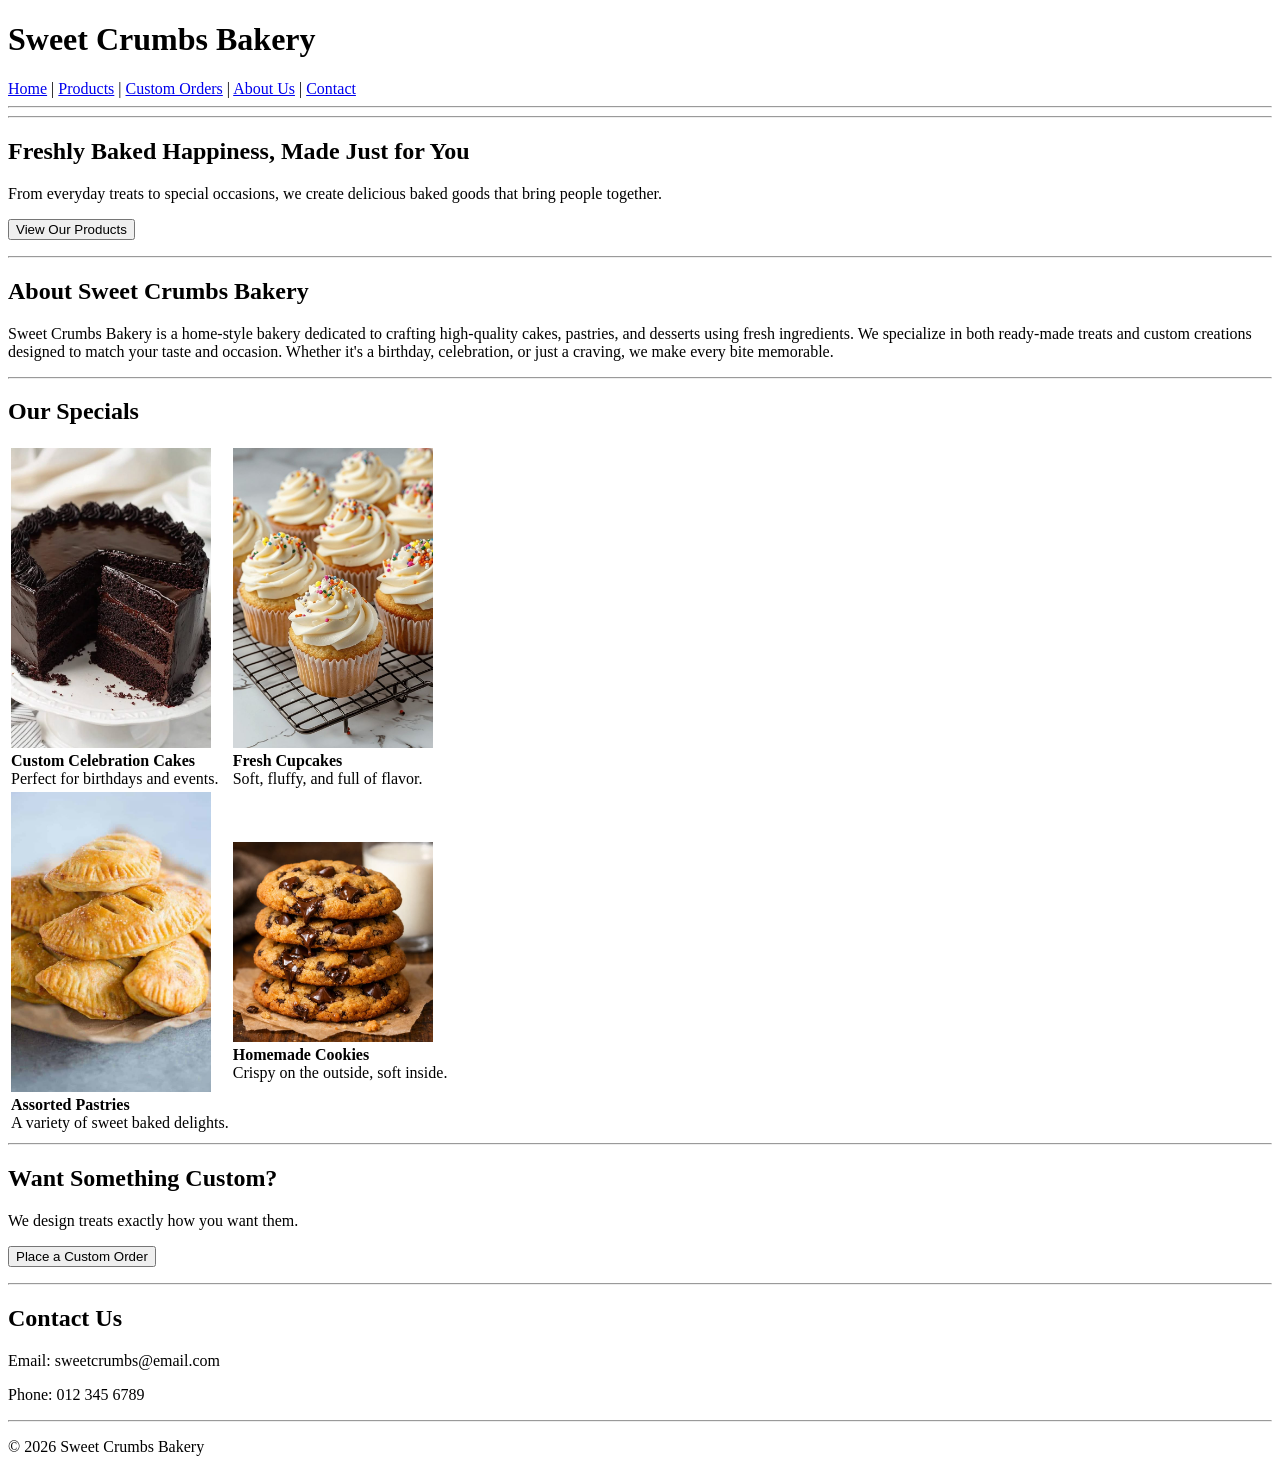
==== index.html @ 2ecde708 "update it for me" ====
<!DOCTYPE html>
<html lang="en">
<head>
    <meta charset="UTF-8">
    <meta name="viewport" content="width=device-width, initial-scale=1.0">
    <title>Sweet Crumbs Bakery</title>
</head>

<body>

<!-- HEADER -->
<header>
    <h1>Sweet Crumbs Bakery</h1>

    <nav>
        <a href="index.html">Home</a> |
        <a href="products.html">Products</a> |
        <a href="custom.html">Custom Orders</a> |
        <a href="about.html">About Us</a> |
        <a href="contact.html">Contact</a>
    </nav>
</header>

<hr>

<hr>

<!-- HERO SECTION -->
<main>
    <h2>Freshly Baked Happiness, Made Just for You</h2>
    <p>From everyday treats to special occasions, we create delicious baked goods that bring people together.</p>
    <p><a href="products.html"><button>View Our Products</button></a></p>

    <hr>

    <!-- BUSINESS SUMMARY -->
    <h2>About Sweet Crumbs Bakery</h2>
    <p>
        Sweet Crumbs Bakery is a home-style bakery dedicated to crafting high-quality cakes, pastries, 
        and desserts using fresh ingredients. We specialize in both ready-made treats and custom creations 
        designed to match your taste and occasion. Whether it's a birthday, celebration, or just a craving, 
        we make every bite memorable.
    </p>

    <hr>

    <!-- SPECIALS SECTION -->
    <h2>Our Specials</h2>

    <table>
        <tr>
            <td>
                <img src="images/cake.jpg" alt="Custom Cake" width="200"><br>
                <strong>Custom Celebration Cakes</strong><br>
                Perfect for birthdays and events.
            </td>

            <td>
                <img src="images/cupcakes.jpg" alt="Cupcakes" width="200"><br>
                <strong>Fresh Cupcakes</strong><br>
                Soft, fluffy, and full of flavor.
            </td>
        </tr>

        <tr>
            <td>
                <img src="images/pastries.jpg" alt="Pastries" width="200"><br>
                <strong>Assorted Pastries</strong><br>
                A variety of sweet baked delights.
            </td>

            <td>
                <img src="images/cookies.jpg" alt="Cookies" width="200"><br>
                <strong>Homemade Cookies</strong><br>
                Crispy on the outside, soft inside.
            </td>
        </tr>
    </table>

    <hr>

    <!-- CALL TO ACTION -->
    <h2>Want Something Custom?</h2>
    <p>We design treats exactly how you want them.</p>
    <p><a href="custom.html"><button>Place a Custom Order</button></a></p>

    <hr>

    <!-- CONTACT PREVIEW -->
    <h2>Contact Us</h2>
    <p>Email: sweetcrumbs@email.com</p>
    <p>Phone: 012 345 6789</p>

</main>

<hr>

<!-- FOOTER -->
<footer>
    <p>&copy; 2026 Sweet Crumbs Bakery</p>
</footer>

</body>
</html>
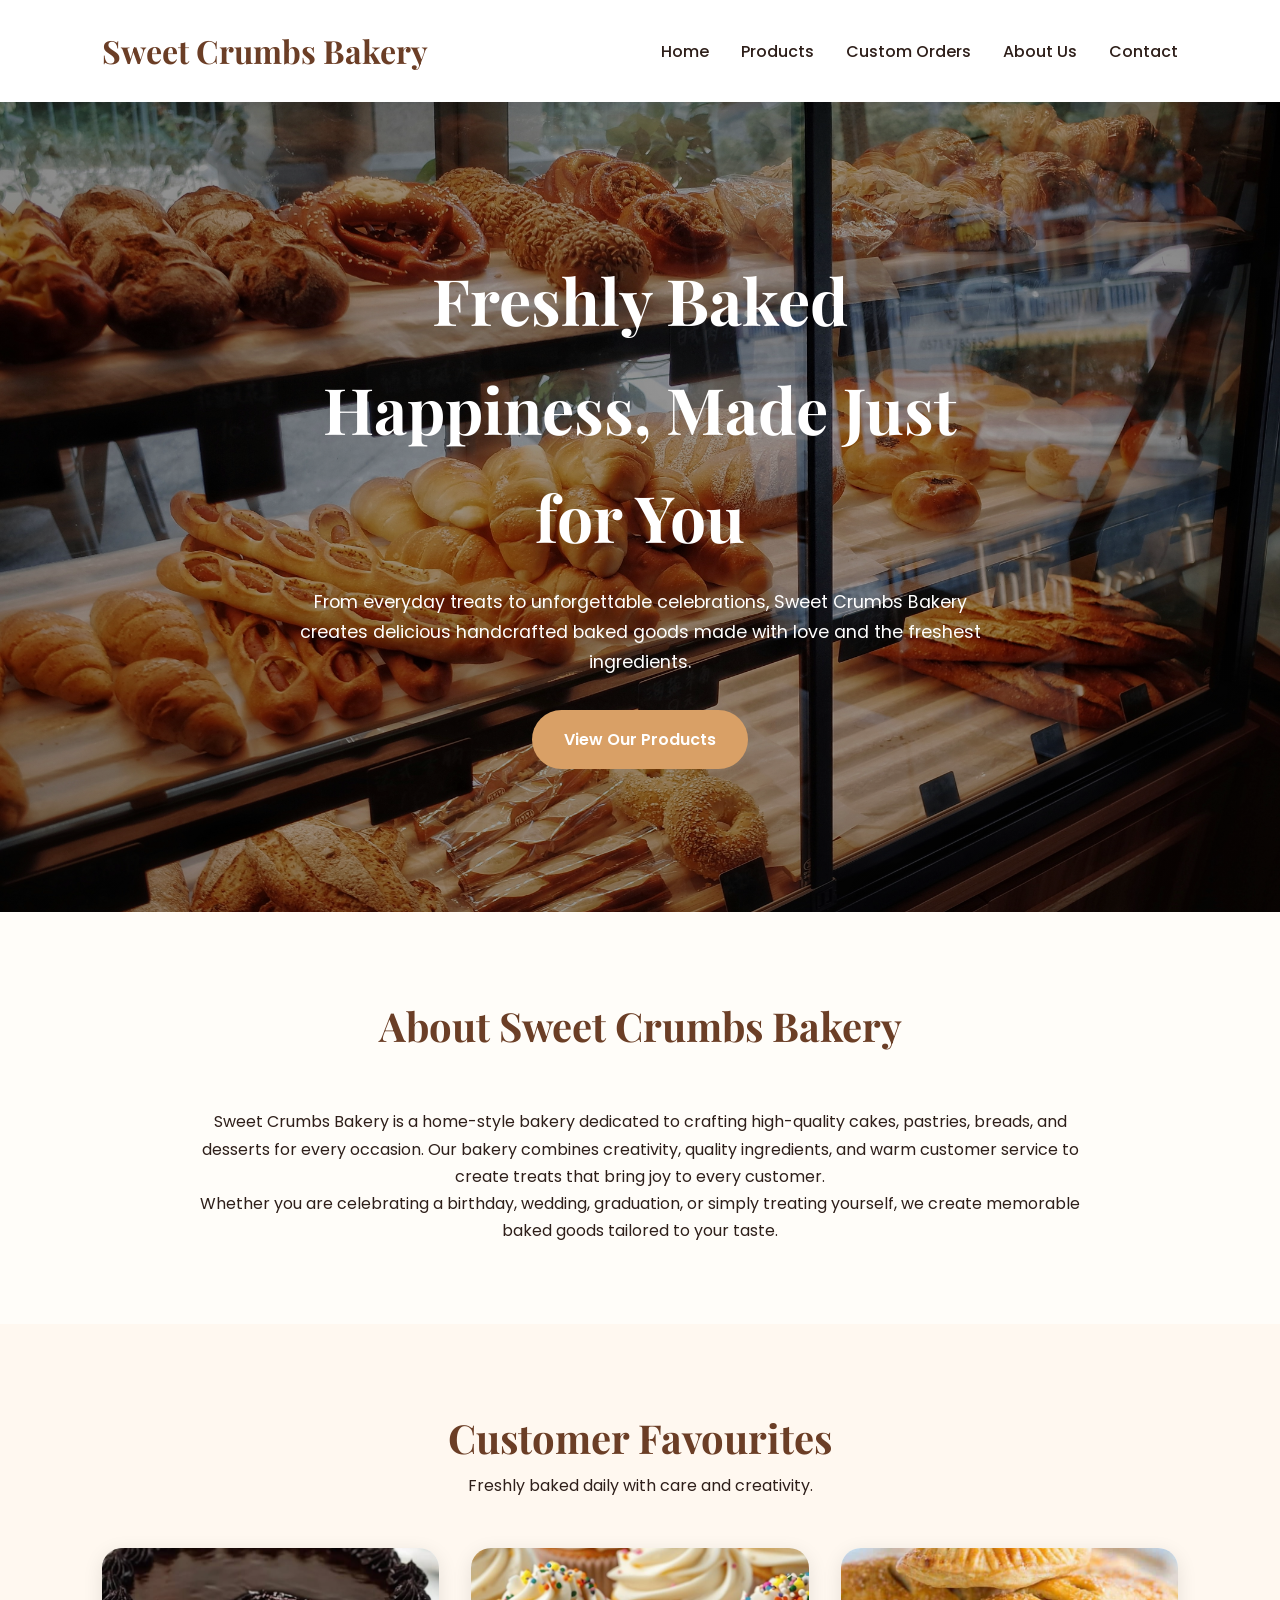
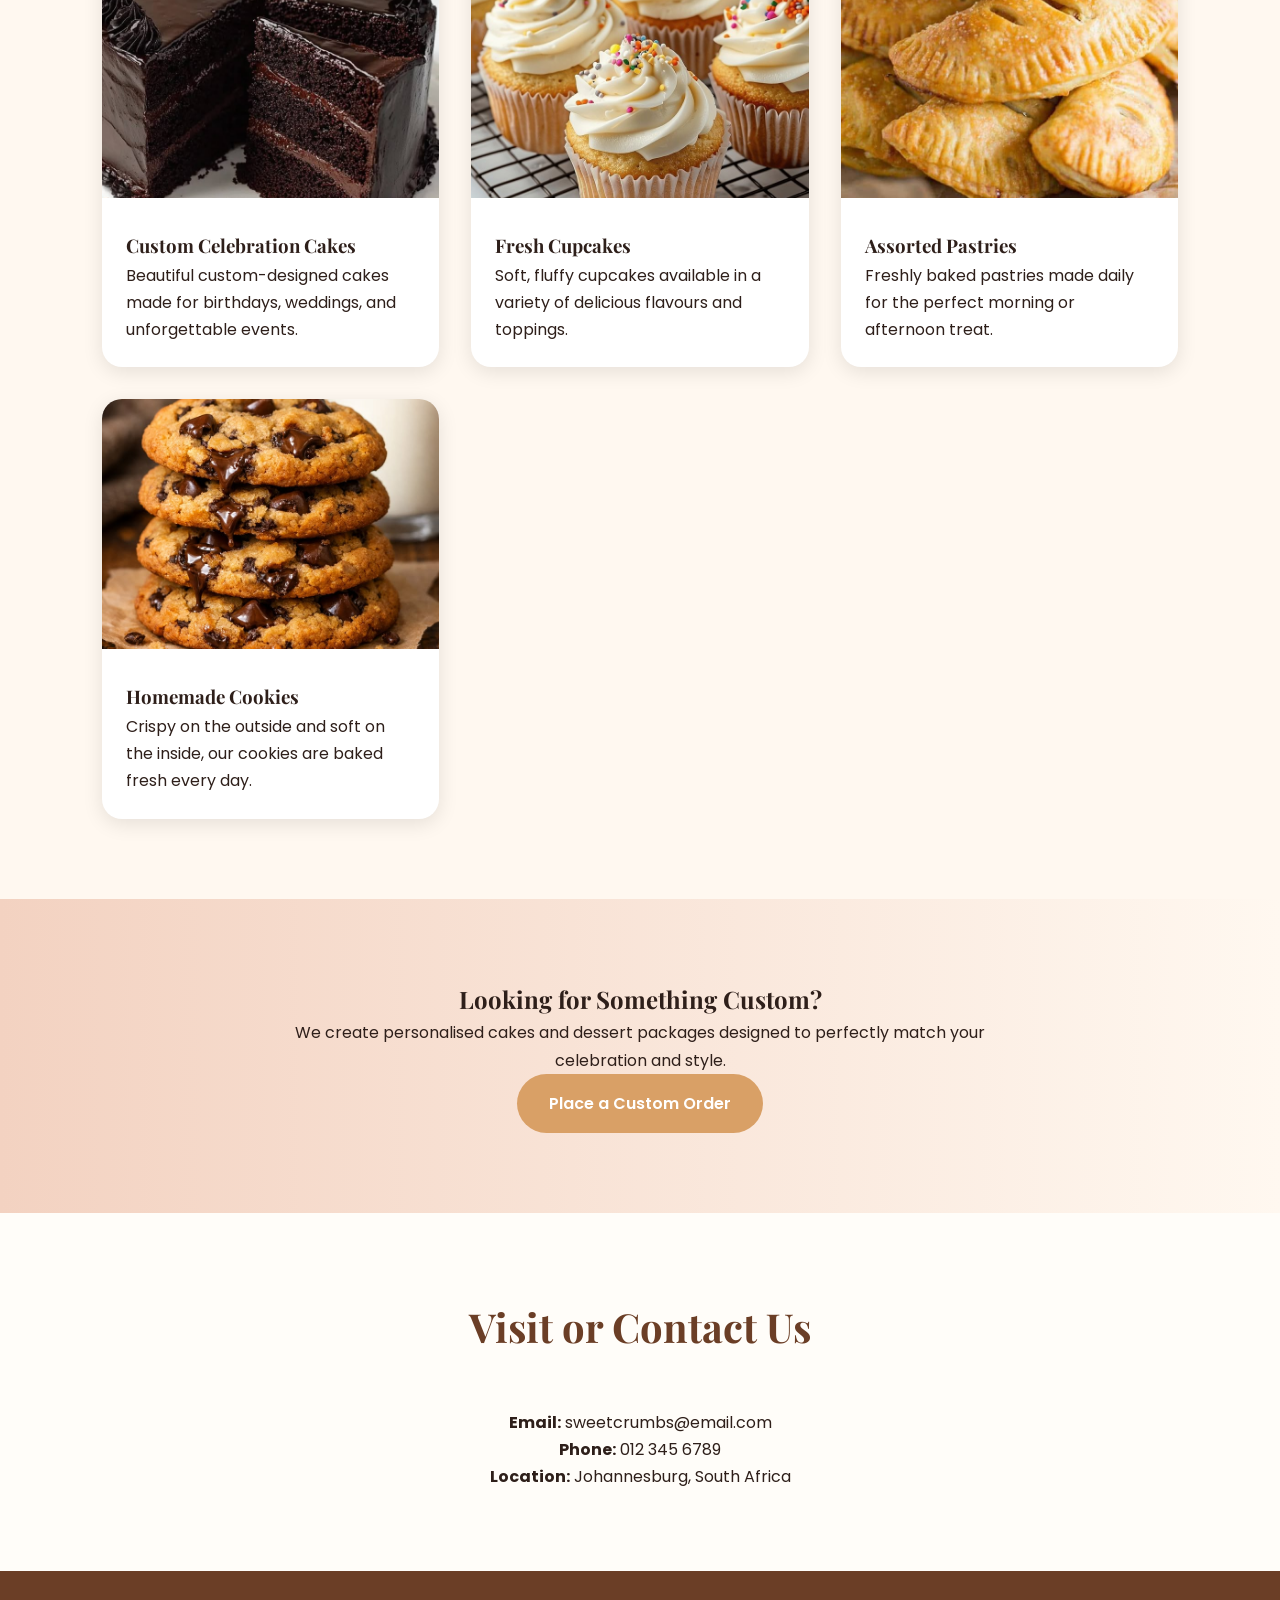
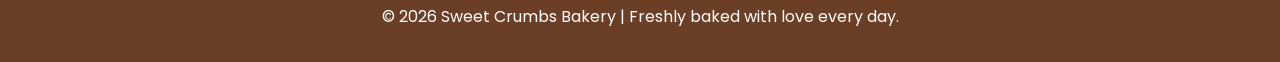
==== commit 06ed4e3d: "UPDATE!!!!" ====
--- a/index.html
+++ b/index.html
@@ -1,104 +1,224 @@
 <!DOCTYPE html>
 <html lang="en">
+
 <head>
+    <!-- Website Meta Information -->
     <meta charset="UTF-8">
     <meta name="viewport" content="width=device-width, initial-scale=1.0">
-    <title>Sweet Crumbs Bakery</title>
+
+    <!-- Website Title -->
+    <title>Sweet Crumbs Bakery | Home</title>
+
+    <!-- Google Fonts -->
+    <link href="https://fonts.googleapis.com/css2?family=Playfair+Display:wght@600;700&family=Poppins:wght@300;400;500;600&display=swap" rel="stylesheet">
+
+    <!-- External CSS -->
+    <link rel="stylesheet" href="css/style.css">
 </head>
 
-<body>
-
-<!-- HEADER -->
-<header>
-    <h1>Sweet Crumbs Bakery</h1>
-
-    <nav>
-        <a href="index.html">Home</a> |
-        <a href="products.html">Products</a> |
-        <a href="custom.html">Custom Orders</a> |
-        <a href="about.html">About Us</a> |
-        <a href="contact.html">Contact</a>
-    </nav>
-</header>
-
-<hr>
-
-<hr>
-
-<!-- HERO SECTION -->
-<main>
-    <h2>Freshly Baked Happiness, Made Just for You</h2>
-    <p>From everyday treats to special occasions, we create delicious baked goods that bring people together.</p>
-    <p><a href="products.html"><button>View Our Products</button></a></p>
-
-    <hr>
-
-    <!-- BUSINESS SUMMARY -->
-    <h2>About Sweet Crumbs Bakery</h2>
-    <p>
-        Sweet Crumbs Bakery is a home-style bakery dedicated to crafting high-quality cakes, pastries, 
-        and desserts using fresh ingredients. We specialize in both ready-made treats and custom creations 
-        designed to match your taste and occasion. Whether it's a birthday, celebration, or just a craving, 
-        we make every bite memorable.
-    </p>
-
-    <hr>
-
-    <!-- SPECIALS SECTION -->
-    <h2>Our Specials</h2>
-
-    <table>
-        <tr>
-            <td>
-                <img src="images/cake.jpg" alt="Custom Cake" width="200"><br>
-                <strong>Custom Celebration Cakes</strong><br>
-                Perfect for birthdays and events.
-            </td>
-
-            <td>
-                <img src="images/cupcakes.jpg" alt="Cupcakes" width="200"><br>
-                <strong>Fresh Cupcakes</strong><br>
-                Soft, fluffy, and full of flavor.
-            </td>
-        </tr>
-
-        <tr>
-            <td>
-                <img src="images/pastries.jpg" alt="Pastries" width="200"><br>
-                <strong>Assorted Pastries</strong><br>
-                A variety of sweet baked delights.
-            </td>
-
-            <td>
-                <img src="images/cookies.jpg" alt="Cookies" width="200"><br>
-                <strong>Homemade Cookies</strong><br>
-                Crispy on the outside, soft inside.
-            </td>
-        </tr>
-    </table>
-
-    <hr>
-
-    <!-- CALL TO ACTION -->
-    <h2>Want Something Custom?</h2>
-    <p>We design treats exactly how you want them.</p>
-    <p><a href="custom.html"><button>Place a Custom Order</button></a></p>
-
-    <hr>
-
-    <!-- CONTACT PREVIEW -->
-    <h2>Contact Us</h2>
-    <p>Email: sweetcrumbs@email.com</p>
-    <p>Phone: 012 345 6789</p>
-
-</main>
-
-<hr>
-
-<!-- FOOTER -->
-<footer>
-    <p>&copy; 2026 Sweet Crumbs Bakery</p>
-</footer>
+<body class="home-page">
+
+    <!-- HEADER SECTION -->
+    <header>
+
+        <!-- Navigation Bar -->
+        <nav class="navbar">
+
+            <!-- Bakery Logo/Name -->
+            <h1 class="logo">Sweet Crumbs Bakery</h1>
+
+            <!-- Navigation Links -->
+            <div class="nav-links">
+                <a href="index.html">Home</a>
+                <a href="products.html">Products</a>
+                <a href="custom.html">Custom Orders</a>
+                <a href="about.html">About Us</a>
+                <a href="contact.html">Contact</a>
+            </div>
+
+        </nav>
+
+    </header>
+
+    <!-- MAIN WEBSITE CONTENT -->
+    <main>
+
+        <!-- HERO SECTION -->
+        <section class="hero">
+
+            <div class="hero-content">
+                <h2>Freshly Baked Happiness, Made Just for You</h2>
+
+                <p>
+                    From everyday treats to unforgettable celebrations,
+                    Sweet Crumbs Bakery creates delicious handcrafted baked goods
+                    made with love and the freshest ingredients.
+                </p>
+
+                <a href="products.html" class="btn">
+                    View Our Products
+                </a>
+            </div>
+
+        </section>
+
+        <!-- ABOUT SECTION -->
+        <section class="about-preview">
+
+            <div class="section-heading">
+                <h2>About Sweet Crumbs Bakery</h2>
+            </div>
+
+            <article class="about-text">
+
+                <p>
+                    Sweet Crumbs Bakery is a home-style bakery dedicated to crafting
+                    high-quality cakes, pastries, breads, and desserts for every occasion.
+                    Our bakery combines creativity, quality ingredients, and warm customer
+                    service to create treats that bring joy to every customer.
+                </p>
+
+                <p>
+                    Whether you are celebrating a birthday, wedding, graduation,
+                    or simply treating yourself, we create memorable baked goods
+                    tailored to your taste.
+                </p>
+
+            </article>
+
+        </section>
+
+        <!-- FEATURED PRODUCTS SECTION -->
+        <section class="featured-products">
+
+            <div class="section-heading">
+                <h2>Customer Favourites</h2>
+                <p>Freshly baked daily with care and creativity.</p>
+            </div>
+
+            <!-- Product Cards Container -->
+            <div class="product-grid">
+
+                <!-- Product Card 1 -->
+                <article class="product-card">
+
+                    <img src="images/cake.jpg" alt="Custom Celebration Cake">
+
+                    <div class="product-info">
+                        <h3>Custom Celebration Cakes</h3>
+
+                        <p>
+                            Beautiful custom-designed cakes made for birthdays,
+                            weddings, and unforgettable events.
+                        </p>
+                    </div>
+
+                </article>
+
+                <!-- Product Card 2 -->
+                <article class="product-card">
+
+                    <img src="images/cupcakes.jpg" alt="Fresh Cupcakes">
+
+                    <div class="product-info">
+                        <h3>Fresh Cupcakes</h3>
+
+                        <p>
+                            Soft, fluffy cupcakes available in a variety
+                            of delicious flavours and toppings.
+                        </p>
+                    </div>
+
+                </article>
+
+                <!-- Product Card 3 -->
+                <article class="product-card">
+
+                    <img src="images/pastries.jpg" alt="Assorted Pastries">
+
+                    <div class="product-info">
+                        <h3>Assorted Pastries</h3>
+
+                        <p>
+                            Freshly baked pastries made daily for the perfect
+                            morning or afternoon treat.
+                        </p>
+                    </div>
+
+                </article>
+
+                <!-- Product Card 4 -->
+                <article class="product-card">
+
+                    <img src="images/cookies.jpg" alt="Homemade Cookies">
+
+                    <div class="product-info">
+                        <h3>Homemade Cookies</h3>
+
+                        <p>
+                            Crispy on the outside and soft on the inside,
+                            our cookies are baked fresh every day.
+                        </p>
+                    </div>
+
+                </article>
+
+            </div>
+
+        </section>
+
+        <!-- SPECIAL ORDER SECTION -->
+        <section class="custom-order-section">
+
+            <div class="custom-content">
+
+                <h2>Looking for Something Custom?</h2>
+
+                <p>
+                    We create personalised cakes and dessert packages
+                    designed to perfectly match your celebration and style.
+                </p>
+
+                <a href="custom.html" class="btn">
+                    Place a Custom Order
+                </a>
+
+            </div>
+
+        </section>
+
+        <!-- CONTACT PREVIEW SECTION -->
+        <section class="contact-preview">
+
+            <div class="section-heading">
+                <h2>Visit or Contact Us</h2>
+            </div>
+
+            <div class="contact-info">
+
+                <p><strong>Email:</strong> sweetcrumbs@email.com</p>
+
+                <p><strong>Phone:</strong> 012 345 6789</p>
+
+                <p><strong>Location:</strong> Johannesburg, South Africa</p>
+
+            </div>
+
+        </section>
+
+    </main>
+
+    <!-- FOOTER SECTION -->
+    <footer>
+
+        <p>
+            &copy; 2026 Sweet Crumbs Bakery |
+            Freshly baked with love every day.
+        </p>
+
+    </footer>
 
 </body>
-</html>+
+</html>
+
--- a/css/style.css
+++ b/css/style.css
@@ -0,0 +1,784 @@
+/* =========================
+   CSS RESET
+========================= */
+
+*{
+    margin:0;
+    padding:0;
+    box-sizing:border-box;
+}
+
+/* =========================
+   ROOT VARIABLES
+========================= */
+
+:root{
+    --primary:#6b3e26;
+    --secondary:#d9a066;
+    --cream:#fff8f0;
+    --accent:#f3d2c1;
+    --text:#2e1f1a;
+    --white:#ffffff;
+}
+
+/* =========================
+   BODY STYLING
+========================= */
+
+body{
+    font-family:'Poppins', sans-serif;
+    color:var(--text);
+    line-height:1.7;
+    background-color:var(--cream);
+}
+
+/* =========================
+   HEADINGS
+========================= */
+
+h1,h2,h3{
+    font-family:'Playfair Display', serif;
+}
+
+/* =========================
+   NAVBAR
+========================= */
+
+.navbar{
+    display:flex;
+    justify-content:space-between;
+    align-items:center;
+    padding:1.5rem 8%;
+    background:rgba(255,255,255,0.95);
+    position:sticky;
+    top:0;
+    z-index:1000;
+    box-shadow:0 2px 10px rgba(0,0,0,0.1);
+}
+
+.logo{
+    color:var(--primary);
+    font-size:2rem;
+}
+
+.nav-links{
+    display:flex;
+    gap:2rem;
+}
+
+.nav-links a{
+    text-decoration:none;
+    color:var(--text);
+    font-weight:500;
+    transition:0.3s;
+}
+
+.nav-links a:hover{
+    color:var(--secondary);
+}
+
+/* =========================
+   HERO SECTION
+========================= */
+
+.hero{
+    height:90vh;
+
+    background:
+    linear-gradient(rgba(0,0,0,0.4),
+    rgba(0,0,0,0.4)),
+    url('../images/bakery-bg.jpg');
+
+    background-size:cover;
+    background-position:center;
+
+    display:flex;
+    justify-content:center;
+    align-items:center;
+    text-align:center;
+
+    padding:2rem;
+}
+
+.hero-content{
+    max-width:700px;
+    color:white;
+}
+
+.hero h2{
+    font-size:4rem;
+    margin-bottom:1rem;
+}
+
+.hero p{
+    font-size:1.1rem;
+    margin-bottom:2rem;
+}
+
+/* =========================
+   BUTTONS
+========================= */
+
+.btn{
+    display:inline-block;
+    padding:1rem 2rem;
+    background:var(--secondary);
+    color:white;
+    text-decoration:none;
+    border-radius:50px;
+    transition:0.3s;
+    font-weight:600;
+}
+
+.btn:hover{
+    background:var(--primary);
+    transform:translateY(-3px);
+}
+
+/* =========================
+   GENERAL SECTIONS
+========================= */
+
+section{
+    padding:5rem 8%;
+}
+
+.section-heading{
+    text-align:center;
+    margin-bottom:3rem;
+}
+
+.section-heading h2{
+    font-size:2.5rem;
+    color:var(--primary);
+}
+
+/* =========================
+   ABOUT SECTION
+========================= */
+
+.about-preview{
+    background:#fffdf9;
+}
+
+.about-text{
+    max-width:900px;
+    margin:auto;
+    text-align:center;
+}
+
+/* =========================
+   PRODUCT GRID
+========================= */
+
+.product-grid{
+    display:grid;
+    grid-template-columns:repeat(auto-fit,minmax(250px,1fr));
+    gap:2rem;
+}
+
+.product-card{
+    background:white;
+    border-radius:20px;
+    overflow:hidden;
+    box-shadow:0 5px 20px rgba(0,0,0,0.1);
+    transition:0.3s;
+}
+
+.product-card:hover{
+    transform:translateY(-10px);
+}
+
+.product-card img{
+    width:100%;
+    height:250px;
+    object-fit:cover;
+}
+
+.product-info{
+    padding:1.5rem;
+}
+
+/* =========================
+   CUSTOM ORDER SECTION
+========================= */
+
+.custom-order-section{
+    background:linear-gradient(to right,#f3d2c1,#fff8f0);
+    text-align:center;
+}
+
+.custom-content{
+    max-width:700px;
+    margin:auto;
+}
+
+/* =========================
+   CONTACT SECTION
+========================= */
+
+.contact-preview{
+    background:#fffdf9;
+    text-align:center;
+}
+
+/* =========================
+   FOOTER
+========================= */
+
+footer{
+    background:var(--primary);
+    color:white;
+    text-align:center;
+    padding:2rem;
+}
+
+/* =========================
+   RESPONSIVE DESIGN
+========================= */
+
+@media(max-width:768px){
+
+    .navbar{
+        flex-direction:column;
+        gap:1rem;
+    }
+
+    .nav-links{
+        flex-direction:column;
+        text-align:center;
+    }
+
+    .hero h2{
+        font-size:2.5rem;
+    }
+
+}
+
+@media(max-width:480px){
+
+    .hero{
+        height:75vh;
+    }
+
+    .hero h2{
+        font-size:2rem;
+    }
+
+    section{
+        padding:3rem 1.5rem;
+    }
+
+}
+
+/* =========================
+   ABOUT PAGE HERO
+========================= */
+
+.about-hero{
+    background:
+    linear-gradient(rgba(0,0,0,0.7),
+    rgba(0,0,0,0.7)),
+    url('../images/about-bg.jpg');
+
+    background-size:cover;
+    background-position:center;
+    background-repeat:no-repeat;
+}
+.page-hero-content{
+    background:rgba(255,255,255,0.12);
+    padding:2rem;
+    border-radius:20px;
+    backdrop-filter:blur(3px);
+}
+.page-hero-content h2{
+    color:#fff8f0;
+}
+
+.page-hero-content p{
+    color:#f5e6dc;
+}
+}
+
+.page-hero{
+    height:60vh;
+
+    display:flex;
+    justify-content:center;
+    align-items:center;
+
+    text-align:center;
+    color:white;
+    padding:2rem;
+}
+
+.page-hero-content h2{
+    font-size:3.5rem;
+    margin-bottom:1rem;
+}
+
+/* =========================
+   ABOUT SECTION
+========================= */
+
+.about-section{
+    background:#fffdf9;
+}
+
+.about-container{
+    display:flex;
+    align-items:center;
+    gap:4rem;
+    flex-wrap:wrap;
+}
+
+.about-image{
+    flex:1;
+}
+
+.about-image img{
+    width:100%;
+    border-radius:20px;
+    box-shadow:0 5px 20px rgba(0,0,0,0.1);
+}
+
+.about-text-content{
+    flex:1;
+}
+
+.about-text-content h2{
+    color:var(--primary);
+    margin-bottom:1rem;
+    font-size:2.5rem;
+}
+
+/* =========================
+   GOALS SECTION
+========================= */
+
+.mission-section{
+    background:linear-gradient(to right,#fff8f0,#f3d2c1);
+}
+
+.goals-grid{
+    display:grid;
+    grid-template-columns:repeat(auto-fit,minmax(250px,1fr));
+    gap:2rem;
+}
+
+.goal-card{
+    background:white;
+    padding:2rem;
+    border-radius:20px;
+    text-align:center;
+    box-shadow:0 5px 20px rgba(0,0,0,0.08);
+    transition:0.3s;
+}
+
+.goal-card:hover{
+    transform:translateY(-8px);
+}
+
+.goal-card h3{
+    color:var(--primary);
+    margin-bottom:1rem;
+}
+
+/* =========================
+   EXPERIENCE SECTION
+========================= */
+
+.experience-section{
+    background:
+    linear-gradient(rgba(255,248,240,0.9),
+    rgba(255,248,240,0.9)),
+    url('../images/pastry-bg.jpg');
+
+    background-size:cover;
+    background-position:center;
+
+    text-align:center;
+}
+
+.experience-content{
+    max-width:800px;
+    margin:auto;
+}
+
+.experience-content h2{
+    color:var(--primary);
+    margin-bottom:1rem;
+    font-size:2.5rem;
+}
+
+/* =========================
+   RESPONSIVE DESIGN
+========================= */
+
+@media(max-width:768px){
+
+    .about-container{
+        flex-direction:column;
+    }
+
+    .page-hero-content h2{
+        font-size:2.5rem;
+    }
+
+}
+
+/* =========================
+   PRODUCTS PAGE HERO
+========================= */
+
+.products-hero{
+    background:
+    linear-gradient(rgba(0,0,0,0.55),
+    rgba(0,0,0,0.55)),
+    url('../images/products-bg.jpg');
+
+    background-size:cover;
+    background-position:center;
+}
+
+/* =========================
+   MENU INTRO
+========================= */
+
+.menu-intro{
+    text-align:center;
+    background:#fffdf9;
+}
+
+/* =========================
+   PRODUCT CATEGORY
+========================= */
+
+.product-category{
+    background:#fff8f0;
+}
+
+.bakery-background{
+    background:
+    linear-gradient(rgba(255,248,240,0.92),
+    rgba(255,248,240,0.92)),
+    url('../images/bread-bg.jpg');
+
+    background-size:cover;
+    background-position:center;
+}
+
+/* =========================
+   PRODUCT PRICE
+========================= */
+
+.price{
+    font-size:1.2rem;
+    font-weight:600;
+    color:var(--primary);
+    margin:0.8rem 0;
+}
+
+/* =========================
+   BEST SELLER BADGE
+========================= */
+
+.best-seller{
+    position:absolute;
+    top:15px;
+    left:15px;
+
+    background:var(--secondary);
+    color:white;
+
+    padding:0.5rem 1rem;
+
+    border-radius:30px;
+
+    font-size:0.8rem;
+    font-weight:600;
+}
+
+/* =========================
+   PRODUCT CARD
+========================= */
+
+.product-card{
+    position:relative;
+}
+
+/* =========================
+   SMALL BUTTONS
+========================= */
+
+.small-btn{
+    padding:0.7rem 1.4rem;
+    font-size:0.9rem;
+}
+/* =========================
+   CUSTOM ORDERS PAGE
+========================= */
+
+/* Page hero */
+.page-hero{
+    padding:4rem 8%;
+    text-align:center;
+    background:linear-gradient(
+        rgba(255,248,240,0.9),
+        rgba(243,210,193,0.6)
+    );
+}
+
+/* Info section */
+.info-section{
+    padding:3rem 8%;
+    background:var(--cream);
+}
+
+.info-box{
+    max-width:800px;
+    margin:auto;
+    text-align:center;
+    font-size:1.1rem;
+}
+
+/* =========================
+   ORDER FORM SECTION
+========================= */
+
+.form-section{
+    padding:5rem 8%;
+    background:white;
+    text-align:center;
+}
+
+.form-section h2{
+    color:var(--primary);
+    margin-bottom:2rem;
+    font-size:2.2rem;
+}
+
+.order-form{
+    max-width:650px;
+    margin:auto;
+    display:flex;
+    flex-direction:column;
+    gap:1rem;
+}
+
+.order-form input,
+.order-form select,
+.order-form textarea{
+    padding:0.9rem 1rem;
+    border:1px solid #ddd;
+    border-radius:10px;
+    font-family:'Poppins', sans-serif;
+    font-size:1rem;
+    transition:0.3s;
+}
+
+.order-form input:focus,
+.order-form select:focus,
+.order-form textarea:focus{
+    outline:none;
+    border-color:var(--secondary);
+    box-shadow:0 0 8px rgba(217,160,102,0.4);
+}
+
+.order-form textarea{
+    resize:none;
+}
+
+/* =========================
+   IDEAS SECTION
+========================= */
+
+.ideas-section{
+    padding:5rem 8%;
+    background:var(--accent);
+    text-align:center;
+}
+
+.ideas-section h2{
+    color:var(--primary);
+    margin-bottom:2rem;
+    font-size:2.2rem;
+}
+
+.ideas-list{
+    max-width:600px;
+    margin:auto;
+    list-style:none;
+    padding:0;
+    display:flex;
+    flex-direction:column;
+    gap:0.8rem;
+}
+
+.ideas-list li{
+    background:white;
+    padding:1rem;
+    border-radius:10px;
+    box-shadow:0 3px 10px rgba(0,0,0,0.05);
+}
+
+/* =========================
+   GALLERY SECTION
+========================= */
+
+.gallery-section{
+    padding:5rem 8%;
+    background:var(--cream);
+    text-align:center;
+}
+
+.gallery-section h2{
+    font-size:2.2rem;
+    color:var(--primary);
+    margin-bottom:2rem;
+}
+
+.gallery{
+    display:grid;
+    grid-template-columns:repeat(auto-fit, minmax(200px, 1fr));
+    gap:1rem;
+}
+
+.gallery img{
+    width:100%;
+    height:220px;
+    object-fit:cover;
+    border-radius:12px;
+    transition:0.3s;
+}
+
+.gallery img:hover{
+    transform:scale(1.03);
+}
+
+/* =========================
+   PROCESS SECTION
+========================= */
+
+.process-section{
+    padding:5rem 8%;
+    background:white;
+    text-align:center;
+}
+
+.process-section h2{
+    font-size:2.2rem;
+    color:var(--primary);
+    margin-bottom:2rem;
+}
+
+.process-steps{
+    max-width:600px;
+    margin:auto;
+    display:flex;
+    flex-direction:column;
+    gap:1rem;
+}
+
+.process-steps p{
+    background:var(--cream);
+    padding:1rem;
+    border-radius:10px;
+    font-weight:500;
+}
+
+/* =========================
+   RESPONSIVE DESIGN
+========================= */
+
+@media (max-width:768px){
+
+    .page-hero{
+        padding:3rem 5%;
+    }
+
+    .form-section,
+    .ideas-section,
+    .gallery-section,
+    .process-section{
+        padding:3rem 5%;
+    }
+
+    .gallery img{
+        height:180px;
+    }
+}
+/* =========================
+   CONTACT PAGE STYLES
+========================= */
+
+/* Contact info box */
+.contact-section{
+    padding:4rem 8%;
+    background:var(--cream);
+    text-align:center;
+}
+
+.contact-box{
+    max-width:600px;
+    margin:auto;
+    background:white;
+    padding:2rem;
+    border-radius:12px;
+    box-shadow:0 5px 15px rgba(0,0,0,0.1);
+}
+
+.contact-box h3{
+    margin-bottom:1rem;
+    color:var(--primary);
+}
+
+/* Contact form */
+.contact-form{
+    max-width:600px;
+    margin:auto;
+    display:flex;
+    flex-direction:column;
+    gap:1rem;
+}
+
+.contact-form input,
+.contact-form textarea{
+    padding:0.9rem;
+    border:1px solid #ddd;
+    border-radius:10px;
+    font-family:'Poppins', sans-serif;
+}
+
+.contact-form input:focus,
+.contact-form textarea:focus{
+    outline:none;
+    border-color:var(--secondary);
+    box-shadow:0 0 8px rgba(217,160,102,0.3);
+}
+
+/* Opening hours */
+.hours-section{
+    padding:4rem 8%;
+    background:var(--accent);
+    text-align:center;
+}
+
+.hours-box{
+    max-width:500px;
+    margin:auto;
+    background:white;
+    padding:2rem;
+    border-radius:12px;
+    box-shadow:0 5px 10px rgba(0,0,0,0.1);
+}
+
+/* Responsive */
+@media (max-width:768px){
+
+    .contact-section,
+    .form-section,
+    .hours-section{
+        padding:3rem 5%;
+    }
+}
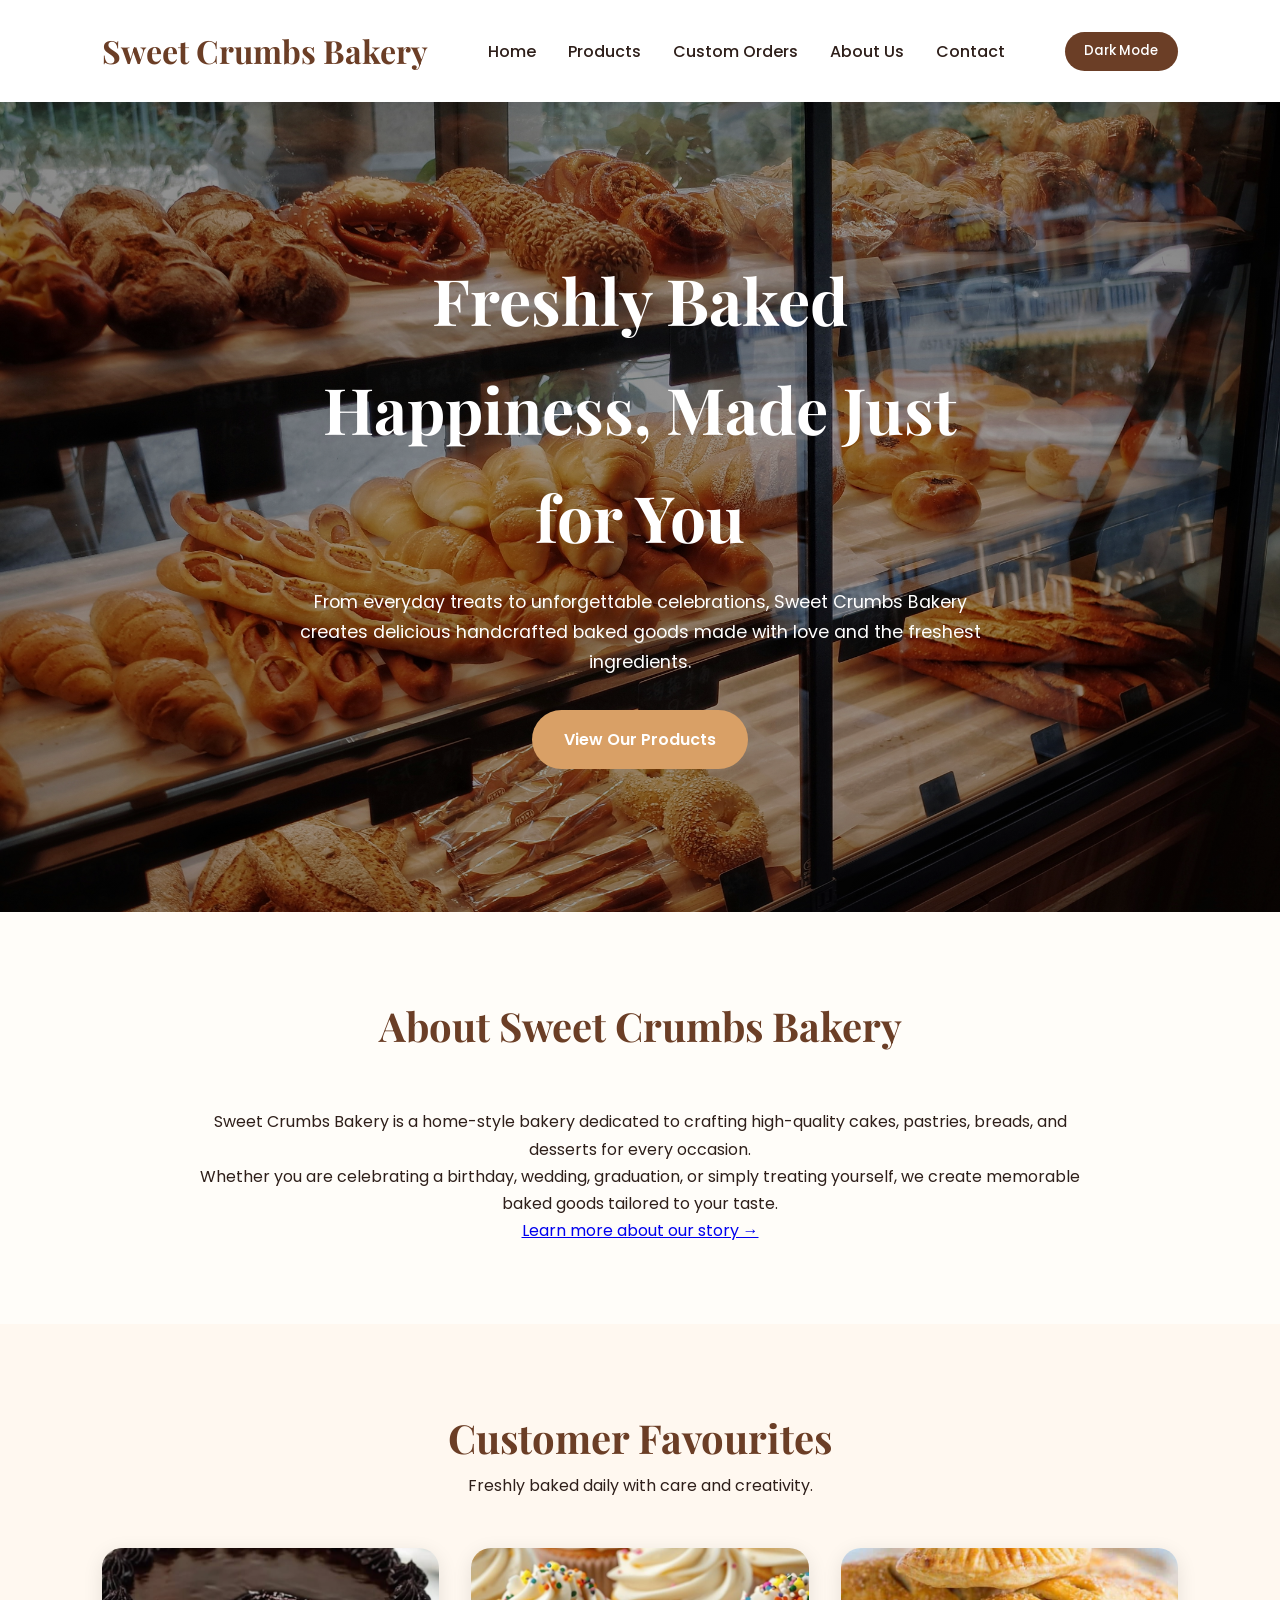
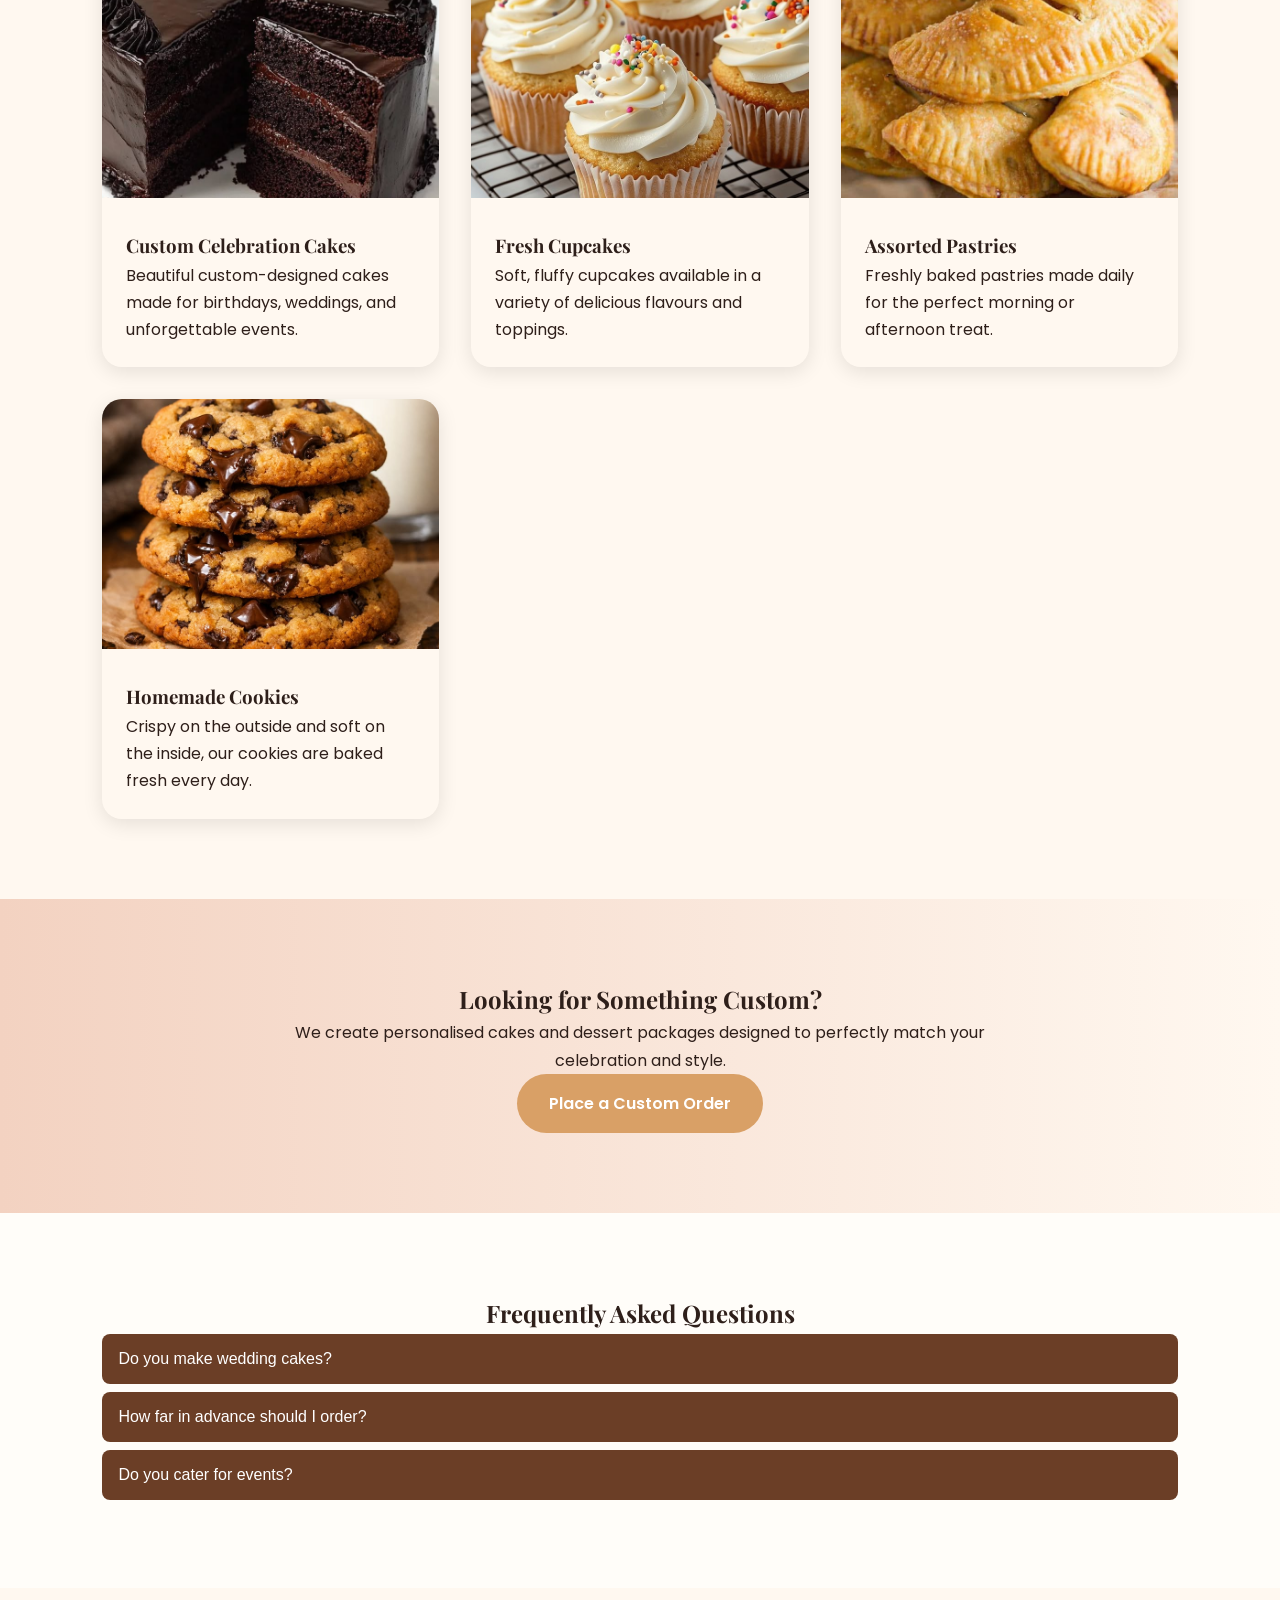
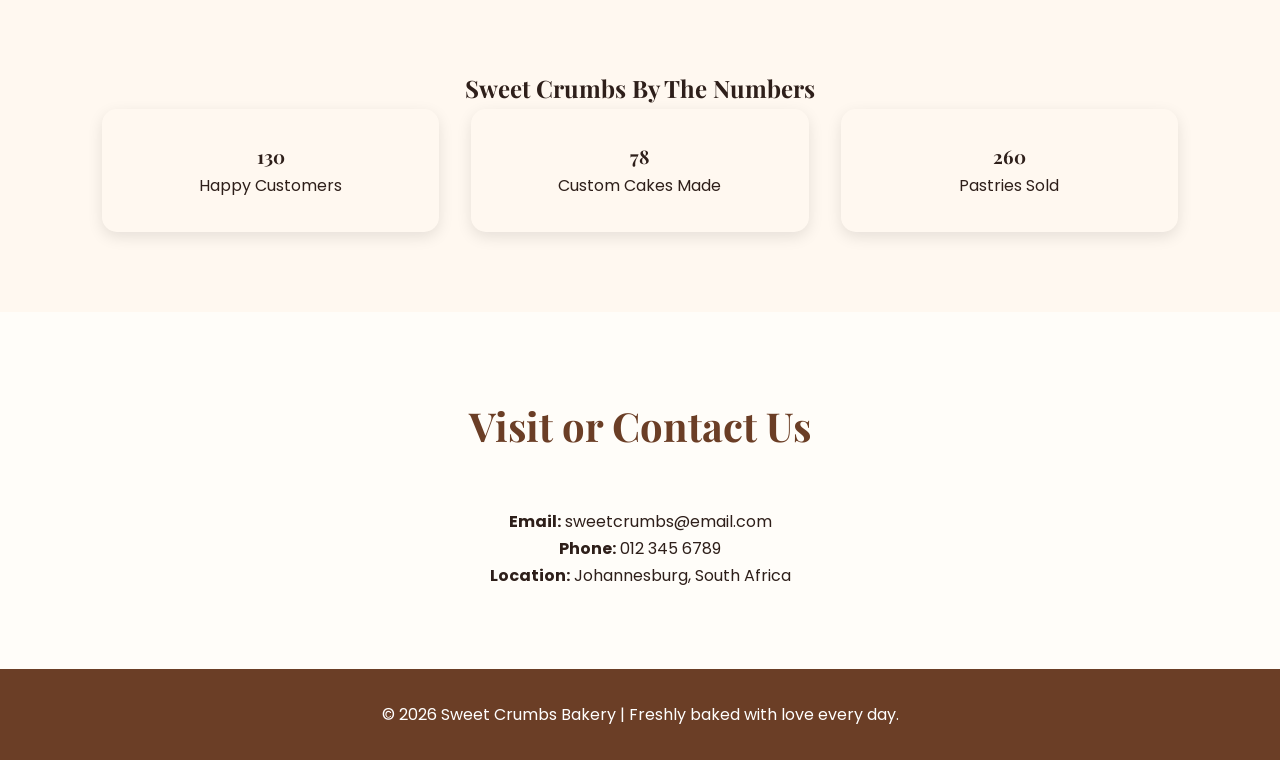
==== commit 36c91754: "scooby" ====
--- a/index.html
+++ b/index.html
@@ -2,223 +2,547 @@
 <html lang="en">
 
 <head>
+
     <!-- Website Meta Information -->
     <meta charset="UTF-8">
-    <meta name="viewport" content="width=device-width, initial-scale=1.0">
+
+    <meta name="viewport"
+          content="width=device-width, initial-scale=1.0">
+
+    <meta name="description"
+          content="Sweet Crumbs Bakery in Johannesburg offers custom cakes, cupcakes, pastries and handcrafted desserts for every occasion.">
+
+    <meta name="keywords"
+          content="bakery, custom cakes, pastries, cupcakes, cookies, Johannesburg bakery, desserts">
+
+    <meta name="author"
+          content="Sweet Crumbs Bakery">
 
     <!-- Website Title -->
     <title>Sweet Crumbs Bakery | Home</title>
 
     <!-- Google Fonts -->
-    <link href="https://fonts.googleapis.com/css2?family=Playfair+Display:wght@600;700&family=Poppins:wght@300;400;500;600&display=swap" rel="stylesheet">
+    <link href="https://fonts.googleapis.com/css2?family=Playfair+Display:wght@600;700&family=Poppins:wght@300;400;500;600&display=swap"
+          rel="stylesheet">
 
     <!-- External CSS -->
-    <link rel="stylesheet" href="css/style.css">
+    <link rel="stylesheet"
+          href="css/style.css">
+
 </head>
 
 <body class="home-page">
 
-    <!-- HEADER SECTION -->
-    <header>
-
-        <!-- Navigation Bar -->
-        <nav class="navbar">
-
-            <!-- Bakery Logo/Name -->
-            <h1 class="logo">Sweet Crumbs Bakery</h1>
-
-            <!-- Navigation Links -->
-            <div class="nav-links">
-                <a href="index.html">Home</a>
-                <a href="products.html">Products</a>
-                <a href="custom.html">Custom Orders</a>
-                <a href="about.html">About Us</a>
-                <a href="contact.html">Contact</a>
-            </div>
-
-        </nav>
-
-    </header>
-
-    <!-- MAIN WEBSITE CONTENT -->
-    <main>
-
-        <!-- HERO SECTION -->
-        <section class="hero">
-
-            <div class="hero-content">
-                <h2>Freshly Baked Happiness, Made Just for You</h2>
-
-                <p>
-                    From everyday treats to unforgettable celebrations,
-                    Sweet Crumbs Bakery creates delicious handcrafted baked goods
-                    made with love and the freshest ingredients.
-                </p>
-
-                <a href="products.html" class="btn">
-                    View Our Products
-                </a>
-            </div>
-
-        </section>
-
-        <!-- ABOUT SECTION -->
-        <section class="about-preview">
-
-            <div class="section-heading">
-                <h2>About Sweet Crumbs Bakery</h2>
-            </div>
-
-            <article class="about-text">
-
-                <p>
-                    Sweet Crumbs Bakery is a home-style bakery dedicated to crafting
-                    high-quality cakes, pastries, breads, and desserts for every occasion.
-                    Our bakery combines creativity, quality ingredients, and warm customer
-                    service to create treats that bring joy to every customer.
-                </p>
-
-                <p>
-                    Whether you are celebrating a birthday, wedding, graduation,
-                    or simply treating yourself, we create memorable baked goods
-                    tailored to your taste.
-                </p>
-
-            </article>
-
-        </section>
-
-        <!-- FEATURED PRODUCTS SECTION -->
-        <section class="featured-products">
-
-            <div class="section-heading">
-                <h2>Customer Favourites</h2>
-                <p>Freshly baked daily with care and creativity.</p>
-            </div>
-
-            <!-- Product Cards Container -->
-            <div class="product-grid">
-
-                <!-- Product Card 1 -->
-                <article class="product-card">
-
-                    <img src="images/cake.jpg" alt="Custom Celebration Cake">
-
-                    <div class="product-info">
-                        <h3>Custom Celebration Cakes</h3>
-
-                        <p>
-                            Beautiful custom-designed cakes made for birthdays,
-                            weddings, and unforgettable events.
-                        </p>
-                    </div>
-
-                </article>
-
-                <!-- Product Card 2 -->
-                <article class="product-card">
-
-                    <img src="images/cupcakes.jpg" alt="Fresh Cupcakes">
-
-                    <div class="product-info">
-                        <h3>Fresh Cupcakes</h3>
-
-                        <p>
-                            Soft, fluffy cupcakes available in a variety
-                            of delicious flavours and toppings.
-                        </p>
-                    </div>
-
-                </article>
-
-                <!-- Product Card 3 -->
-                <article class="product-card">
-
-                    <img src="images/pastries.jpg" alt="Assorted Pastries">
-
-                    <div class="product-info">
-                        <h3>Assorted Pastries</h3>
-
-                        <p>
-                            Freshly baked pastries made daily for the perfect
-                            morning or afternoon treat.
-                        </p>
-                    </div>
-
-                </article>
-
-                <!-- Product Card 4 -->
-                <article class="product-card">
-
-                    <img src="images/cookies.jpg" alt="Homemade Cookies">
-
-                    <div class="product-info">
-                        <h3>Homemade Cookies</h3>
-
-                        <p>
-                            Crispy on the outside and soft on the inside,
-                            our cookies are baked fresh every day.
-                        </p>
-                    </div>
-
-                </article>
-
-            </div>
-
-        </section>
-
-        <!-- SPECIAL ORDER SECTION -->
-        <section class="custom-order-section">
-
-            <div class="custom-content">
-
-                <h2>Looking for Something Custom?</h2>
-
-                <p>
-                    We create personalised cakes and dessert packages
-                    designed to perfectly match your celebration and style.
-                </p>
-
-                <a href="custom.html" class="btn">
-                    Place a Custom Order
-                </a>
-
-            </div>
-
-        </section>
-
-        <!-- CONTACT PREVIEW SECTION -->
-        <section class="contact-preview">
-
-            <div class="section-heading">
-                <h2>Visit or Contact Us</h2>
-            </div>
-
-            <div class="contact-info">
-
-                <p><strong>Email:</strong> sweetcrumbs@email.com</p>
-
-                <p><strong>Phone:</strong> 012 345 6789</p>
-
-                <p><strong>Location:</strong> Johannesburg, South Africa</p>
-
-            </div>
-
-        </section>
-
-    </main>
-
-    <!-- FOOTER SECTION -->
-    <footer>
-
-        <p>
-            &copy; 2026 Sweet Crumbs Bakery |
-            Freshly baked with love every day.
-        </p>
-
-    </footer>
+<!-- HEADER -->
+<header>
+
+<nav class="navbar">
+
+<h1 class="logo">
+Sweet Crumbs Bakery
+</h1>
+
+<div class="nav-links">
+
+<a href="index.html">Home</a>
+
+<a href="products.html">Products</a>
+
+<a href="custom.html">Custom Orders</a>
+
+<a href="about.html">About Us</a>
+
+<a href="contact.html">Contact</a>
+
+</div>
+
+<!-- DARK MODE BUTTON -->
+
+<button id="darkToggle" class="dark-toggle">
+
+Dark Mode
+
+</button>
+
+</nav>
+
+</header>
+
+
+<!-- MAIN CONTENT -->
+
+<main>
+
+<!-- HERO -->
+
+<section class="hero">
+
+<div class="hero-content">
+
+<h2>
+
+Freshly Baked Happiness, Made Just for You
+
+</h2>
+
+<p>
+
+From everyday treats to unforgettable celebrations,
+Sweet Crumbs Bakery creates delicious handcrafted baked goods
+made with love and the freshest ingredients.
+
+</p>
+
+<a href="products.html"
+   class="btn">
+
+View Our Products
+
+</a>
+
+</div>
+
+</section>
+
+
+<!-- ABOUT -->
+
+<section class="about-preview">
+
+<div class="section-heading">
+
+<h2>
+
+About Sweet Crumbs Bakery
+
+</h2>
+
+</div>
+
+<article class="about-text">
+
+<p>
+
+Sweet Crumbs Bakery is a home-style bakery dedicated
+to crafting high-quality cakes, pastries, breads,
+and desserts for every occasion.
+
+</p>
+
+<p>
+
+Whether you are celebrating a birthday,
+wedding, graduation, or simply treating yourself,
+we create memorable baked goods tailored
+to your taste.
+
+</p>
+
+<p>
+
+<a href="about.html">
+
+Learn more about our story →
+
+</a>
+
+</p>
+
+</article>
+
+</section>
+
+
+<!-- FEATURED PRODUCTS -->
+
+<section class="featured-products">
+
+<div class="section-heading">
+
+<h2>
+
+Customer Favourites
+
+</h2>
+
+<p>
+
+Freshly baked daily with care and creativity.
+
+</p>
+
+</div>
+
+<div class="product-grid">
+
+<article class="product-card">
+
+<img src="images/cake.jpg"
+
+alt="Custom Celebration Cake"
+
+loading="lazy">
+
+<div class="product-info">
+
+<h3>
+
+Custom Celebration Cakes
+
+</h3>
+
+<p>
+
+Beautiful custom-designed cakes made for birthdays,
+weddings, and unforgettable events.
+
+</p>
+
+</div>
+
+</article>
+
+
+<article class="product-card">
+
+<img src="images/cupcakes.jpg"
+
+alt="Fresh Cupcakes"
+
+loading="lazy">
+
+<div class="product-info">
+
+<h3>
+
+Fresh Cupcakes
+
+</h3>
+
+<p>
+
+Soft, fluffy cupcakes available in a variety
+of delicious flavours and toppings.
+
+</p>
+
+</div>
+
+</article>
+
+
+<article class="product-card">
+
+<img src="images/pastries.jpg"
+
+alt="Assorted Pastries"
+
+loading="lazy">
+
+<div class="product-info">
+
+<h3>
+
+Assorted Pastries
+
+</h3>
+
+<p>
+
+Freshly baked pastries made daily for the perfect
+morning or afternoon treat.
+
+</p>
+
+</div>
+
+</article>
+
+
+<article class="product-card">
+
+<img src="images/cookies.jpg"
+
+alt="Homemade Cookies"
+
+loading="lazy">
+
+<div class="product-info">
+
+<h3>
+
+Homemade Cookies
+
+</h3>
+
+<p>
+
+Crispy on the outside and soft on the inside,
+our cookies are baked fresh every day.
+
+</p>
+
+</div>
+
+</article>
+
+</div>
+
+</section>
+
+
+<!-- CUSTOM ORDERS -->
+
+<section class="custom-order-section">
+
+<div class="custom-content">
+
+<h2>
+
+Looking for Something Custom?
+
+</h2>
+
+<p>
+
+We create personalised cakes and dessert packages
+designed to perfectly match your celebration and style.
+
+</p>
+
+<a href="custom.html"
+   class="btn">
+
+Place a Custom Order
+
+</a>
+
+</div>
+
+</section>
+
+
+<!-- FAQ ACCORDION -->
+
+<section class="faq-section">
+
+<h2>
+
+Frequently Asked Questions
+
+</h2>
+
+<div class="faq-item">
+
+<button class="accordion">
+
+Do you make wedding cakes?
+
+</button>
+
+<div class="panel">
+
+<p>
+
+Yes, we create custom wedding cakes.
+
+</p>
+
+</div>
+
+</div>
+
+<div class="faq-item">
+
+<button class="accordion">
+
+How far in advance should I order?
+
+</button>
+
+<div class="panel">
+
+<p>
+
+At least 5 to 7 days before collection.
+
+</p>
+
+</div>
+
+</div>
+
+<div class="faq-item">
+
+<button class="accordion">
+
+Do you cater for events?
+
+</button>
+
+<div class="panel">
+
+<p>
+
+Yes, we cater for birthdays,
+weddings and corporate events.
+
+</p>
+
+</div>
+
+</div>
+
+</section>
+
+
+<!-- BAKERY STATISTICS -->
+
+<section class="stats-section">
+
+<h2>
+
+Sweet Crumbs By The Numbers
+
+</h2>
+
+<div class="stats-container">
+
+<div class="stat">
+
+<h3 class="counter"
+
+data-target="500">
+
+0
+
+</h3>
+
+<p>
+
+Happy Customers
+
+</p>
+
+</div>
+
+<div class="stat">
+
+<h3 class="counter"
+
+data-target="250">
+
+0
+
+</h3>
+
+<p>
+
+Custom Cakes Made
+
+</p>
+
+</div>
+
+<div class="stat">
+
+<h3 class="counter"
+
+data-target="1000">
+
+0
+
+</h3>
+
+<p>
+
+Pastries Sold
+
+</p>
+
+</div>
+
+</div>
+
+</section>
+
+
+<!-- CONTACT PREVIEW -->
+
+<section class="contact-preview">
+
+<div class="section-heading">
+
+<h2>
+
+Visit or Contact Us
+
+</h2>
+
+</div>
+
+<div class="contact-info">
+
+<p>
+
+<strong>Email:</strong>
+
+sweetcrumbs@email.com
+
+</p>
+
+<p>
+
+<strong>Phone:</strong>
+
+012 345 6789
+
+</p>
+
+<p>
+
+<strong>Location:</strong>
+
+Johannesburg, South Africa
+
+</p>
+
+</div>
+
+</section>
+
+</main>
+
+
+<!-- FOOTER -->
+
+<footer>
+
+<p>
+
+&copy; 2026 Sweet Crumbs Bakery |
+Freshly baked with love every day.
+
+</p>
+
+</footer>
+
+
+<!-- BACK TO TOP -->
+
+<button id="topBtn"
+
+aria-label="Back to top">
+
+⬆
+
+</button>
+
+
+<!-- JAVASCRIPT -->
+
+<script src="js/script.js"></script>
 
 </body>
 
-</html>
-
+</html>
--- a/css/style.css
+++ b/css/style.css
@@ -270,35 +270,20 @@
     }
 
 }
-
 /* =========================
    ABOUT PAGE HERO
 ========================= */
 
 .about-hero{
-    background:
-    linear-gradient(rgba(0,0,0,0.7),
-    rgba(0,0,0,0.7)),
+    background-image:
+    linear-gradient(rgba(0,0,0,0.75),
+    rgba(143, 137, 137, 0.75)),
     url('../images/about-bg.jpg');
 
     background-size:cover;
     background-position:center;
     background-repeat:no-repeat;
 }
-.page-hero-content{
-    background:rgba(255,255,255,0.12);
-    padding:2rem;
-    border-radius:20px;
-    backdrop-filter:blur(3px);
-}
-.page-hero-content h2{
-    color:#fff8f0;
-}
-
-.page-hero-content p{
-    color:#f5e6dc;
-}
-}
 
 .page-hero{
     height:60vh;
@@ -308,13 +293,67 @@
     align-items:center;
 
     text-align:center;
+
+    padding:2rem;
+
     color:white;
-    padding:2rem;
+}
+
+.page-hero-content{
+    max-width:750px;
+
+    background:rgba(0,0,0,0.45);
+
+    padding:3rem;
+
+    border-radius:25px;
+
+    backdrop-filter:blur(5px);
+
+    box-shadow:0 10px 30px rgba(0,0,0,0.35);
 }
 
 .page-hero-content h2{
-    font-size:3.5rem;
+    font-size:3.8rem;
+
     margin-bottom:1rem;
+
+    color:#ffffff;
+
+    text-shadow:2px 2px 10px rgba(0,0,0,0.6);
+}
+
+.page-hero-content p{
+    font-size:1.15rem;
+
+    line-height:1.8;
+
+    color:#f8f8f8;
+}
+
+/* =========================
+   RESPONSIVE HERO
+========================= */
+
+@media(max-width:768px){
+
+    .page-hero{
+        height:auto;
+        padding:6rem 2rem;
+    }
+
+    .page-hero-content{
+        padding:2rem;
+    }
+
+    .page-hero-content h2{
+        font-size:2.5rem;
+    }
+
+    .page-hero-content p{
+        font-size:1rem;
+    }
+
 }
 
 /* =========================
@@ -338,8 +377,16 @@
 
 .about-image img{
     width:100%;
-    border-radius:20px;
-    box-shadow:0 5px 20px rgba(0,0,0,0.1);
+
+    border-radius:25px;
+
+    box-shadow:0 8px 25px rgba(0,0,0,0.12);
+
+    transition:0.3s;
+}
+
+.about-image img:hover{
+    transform:scale(1.02);
 }
 
 .about-text-content{
@@ -348,8 +395,16 @@
 
 .about-text-content h2{
     color:var(--primary);
-    margin-bottom:1rem;
-    font-size:2.5rem;
+
+    margin-bottom:1.5rem;
+
+    font-size:2.7rem;
+}
+
+.about-text-content p{
+    margin-bottom:1.3rem;
+
+    font-size:1.05rem;
 }
 
 /* =========================
@@ -357,22 +412,33 @@
 ========================= */
 
 .mission-section{
-    background:linear-gradient(to right,#fff8f0,#f3d2c1);
+    background:
+    linear-gradient(to right,#fff8f0,#f3d2c1);
 }
 
 .goals-grid{
     display:grid;
-    grid-template-columns:repeat(auto-fit,minmax(250px,1fr));
+
+    grid-template-columns:
+    repeat(auto-fit,minmax(250px,1fr));
+
     gap:2rem;
 }
 
 .goal-card{
     background:white;
-    padding:2rem;
-    border-radius:20px;
-    text-align:center;
+
+    padding:2.2rem;
+
+    border-radius:22px;
+
+    text-align:center;
+
     box-shadow:0 5px 20px rgba(0,0,0,0.08);
+
     transition:0.3s;
+
+    border:1px solid rgba(0,0,0,0.05);
 }
 
 .goal-card:hover{
@@ -381,7 +447,10 @@
 
 .goal-card h3{
     color:var(--primary);
+
     margin-bottom:1rem;
+
+    font-size:1.4rem;
 }
 
 /* =========================
@@ -389,7 +458,7 @@
 ========================= */
 
 .experience-section{
-    background:
+    background-image:
     linear-gradient(rgba(255,248,240,0.9),
     rgba(255,248,240,0.9)),
     url('../images/pastry-bg.jpg');
@@ -401,14 +470,31 @@
 }
 
 .experience-content{
-    max-width:800px;
+    max-width:850px;
+
     margin:auto;
+
+    background:rgba(255,255,255,0.88);
+
+    padding:3rem;
+
+    border-radius:25px;
+
+    backdrop-filter:blur(3px);
+
+    box-shadow:0 8px 25px rgba(0,0,0,0.08);
 }
 
 .experience-content h2{
     color:var(--primary);
+
     margin-bottom:1rem;
+
     font-size:2.5rem;
+}
+
+.experience-content p{
+    font-size:1.05rem;
 }
 
 /* =========================
@@ -423,6 +509,11 @@
 
     .page-hero-content h2{
         font-size:2.5rem;
+    }
+
+    .page-hero{
+        height:auto;
+        padding:6rem 2rem;
     }
 
 }
@@ -712,7 +803,6 @@
    CONTACT PAGE STYLES
 ========================= */
 
-/* Contact info box */
 .contact-section{
     padding:4rem 8%;
     background:var(--cream);
@@ -733,7 +823,6 @@
     color:var(--primary);
 }
 
-/* Contact form */
 .contact-form{
     max-width:600px;
     margin:auto;
@@ -757,7 +846,6 @@
     box-shadow:0 0 8px rgba(217,160,102,0.3);
 }
 
-/* Opening hours */
 .hours-section{
     padding:4rem 8%;
     background:var(--accent);
@@ -773,12 +861,309 @@
     box-shadow:0 5px 10px rgba(0,0,0,0.1);
 }
 
-/* Responsive */
+/* =========================
+   RESPONSIVE
+========================= */
+
 @media (max-width:768px){
-
     .contact-section,
     .form-section,
     .hours-section{
         padding:3rem 5%;
     }
+}
+/* =========================
+   DARK MODE SYSTEM (FIXED FOR ALL PAGES)
+========================= */
+
+body.dark-mode{
+    --bg:#1e1a18;
+    --text:#f5f5f5;
+    --card:#2a2422;
+    --accentText:#f3d2c1;
+}
+
+/* APPLY BASE THEME */
+body{
+    background:var(--bg, #fff8f0);
+    color:var(--text, #2e1f1a);
+    transition:0.3s ease;
+}
+
+/* NAVBAR */
+body.dark-mode .navbar{
+    background:#2a2422;
+    box-shadow:0 2px 10px rgba(0,0,0,0.5);
+}
+
+/* NAV LINKS */
+body.dark-mode .nav-links a{
+    color:var(--text);
+}
+
+body.dark-mode .nav-links a:hover{
+    color:var(--secondary);
+}
+
+/* LOGO */
+body.dark-mode .logo{
+    color:var(--accentText);
+}
+
+/* CARDS + BOXES (COVERS ALL PAGES PROPERLY) */
+.product-card,
+.contact-box,
+.hours-box,
+.stat,
+.order-form,
+.panel,
+.gallery img{
+    background:var(--card);
+    color:inherit;
+}
+
+/* ❌ REMOVED GLOBAL TEXT OVERRIDE (THIS WAS YOUR BUG) */
+
+/* BUTTONS */
+body.dark-mode .btn{
+    background:#d9a066;
+    color:#1e1a18;
+}
+
+body.dark-mode .btn:hover{
+    background:#f3d2c1;
+}
+
+/* =========================
+   BACK TO TOP BUTTON
+========================= */
+
+#topBtn{
+    position:fixed;
+    bottom:30px;
+    right:30px;
+    background:var(--primary);
+    color:white;
+    border:none;
+    padding:12px 15px;
+    border-radius:50%;
+    cursor:pointer;
+    display:none;
+    font-size:18px;
+    z-index:1000;
+    transition:0.3s;
+}
+
+#topBtn:hover{
+    transform:scale(1.1);
+}
+
+/* =========================
+   STATS
+========================= */
+
+.stats-section{
+    text-align:center;
+    background:var(--cream);
+}
+
+.stats-container{
+    display:grid;
+    grid-template-columns:repeat(auto-fit,minmax(200px,1fr));
+    gap:2rem;
+}
+
+.stat{
+    padding:2rem;
+    border-radius:15px;
+    box-shadow:0 5px 15px rgba(0,0,0,0.1);
+}
+
+/* =========================
+   FAQ
+========================= */
+
+.faq-section{
+    background:#fffdf9;
+    text-align:center;
+}
+
+.accordion{
+    background:var(--primary);
+    color:white;
+    cursor:pointer;
+    padding:1rem;
+    width:100%;
+    border:none;
+    text-align:left;
+    border-radius:8px;
+    margin-bottom:0.5rem;
+    font-size:1rem;
+}
+
+.panel{
+    max-height:0;
+    overflow:hidden;
+    transition:0.3s ease;
+    background:var(--card);
+    padding:0 1rem;
+    border-radius:8px;
+}
+
+.panel.open{
+    max-height:300px;
+    padding:1rem;
+}
+
+/* =========================
+   SCROLL ANIMATION
+========================= */
+
+section{
+    transition:0.6s ease;
+}
+
+section.hidden{
+    opacity:0;
+    transform:translateY(30px);
+}
+
+section.show{
+    opacity:1;
+    transform:translateY(0);
+}
+
+/* =========================
+   BUTTONS
+========================= */
+
+button,
+.btn{
+    transition:0.3s ease;
+}
+
+button:hover,
+.btn:hover{
+    transform:translateY(-3px);
+}
+
+/* =========================
+   DARK MODE BUTTON
+========================= */
+
+.dark-toggle{
+    background:var(--primary);
+    color:white;
+    border:none;
+    padding:0.6rem 1.2rem;
+    border-radius:25px;
+    cursor:pointer;
+    font-family:inherit;
+    font-weight:500;
+    transition:0.3s ease;
+}
+
+.dark-toggle:hover{
+    background:var(--secondary);
+    transform:translateY(-2px);
+}
+/* =========================
+   DARK MODE (FINAL FIXED SYSTEM)
+========================= */
+
+:root {
+    --dm-bg: #1b1412;
+    --dm-text: #f5f0ea;
+
+    --dm-1: rgba(35, 22, 20, 0.55);
+    --dm-2: rgba(45, 28, 25, 0.55);
+    --dm-3: rgba(28, 18, 16, 0.55);
+
+    --dm-card: rgba(55, 38, 34, 0.85);
+}
+
+/* BASE */
+body.dark-mode {
+    background: var(--dm-bg);
+    color: var(--dm-text);
+    transition: 0.3s ease;
+}
+
+/* TEXT */
+body.dark-mode p,
+body.dark-mode li,
+body.dark-mode h1,
+body.dark-mode h2,
+body.dark-mode h3,
+body.dark-mode span {
+    color: var(--dm-text);
+}
+
+/* NAVBAR */
+body.dark-mode .navbar {
+    background: rgba(30, 18, 16, 0.9);
+    backdrop-filter: blur(10px);
+}
+
+/* =========================
+   SECTION VARIATIONS (FIXES FLAT LOOK)
+========================= */
+
+body.dark-mode .about-section,
+body.dark-mode .info-section {
+    background: var(--dm-1) !important;
+}
+
+body.dark-mode .mission-section,
+body.dark-mode .stats-section,
+body.dark-mode .form-section {
+    background: var(--dm-2) !important;
+}
+
+body.dark-mode .experience-section,
+body.dark-mode .ideas-section,
+body.dark-mode .gallery-section,
+body.dark-mode .custom-order-section {
+    background: var(--dm-3) !important;
+}
+
+/* HERO OVERLAY FIX (IMAGES NOW VISIBLE) */
+body.dark-mode .hero::before,
+body.dark-mode .about-hero::before,
+body.dark-mode .products-hero::before,
+body.dark-mode .page-hero::before {
+    content: "";
+    position: absolute;
+    inset: 0;
+    background: rgba(10, 6, 5, 0.35);
+}
+
+/* CARDS */
+body.dark-mode .product-card,
+body.dark-mode .goal-card,
+body.dark-mode .stat,
+body.dark-mode .contact-box,
+body.dark-mode .hours-box,
+body.dark-mode .order-form,
+body.dark-mode .panel,
+body.dark-mode .experience-content,
+body.dark-mode .page-hero-content {
+    background: var(--dm-card);
+    color: var(--dm-text);
+    backdrop-filter: blur(6px);
+}
+
+/* IMAGES FIX (THIS WAS BREAKING VISIBILITY) */
+body.dark-mode img {
+    filter: brightness(0.9) contrast(1.05);
+}
+
+/* BUTTONS */
+body.dark-mode .btn {
+    background: #c07a4a;
+    color: #1a120f;
+}
+
+body.dark-mode .btn:hover {
+    background: #e0a070;
 }
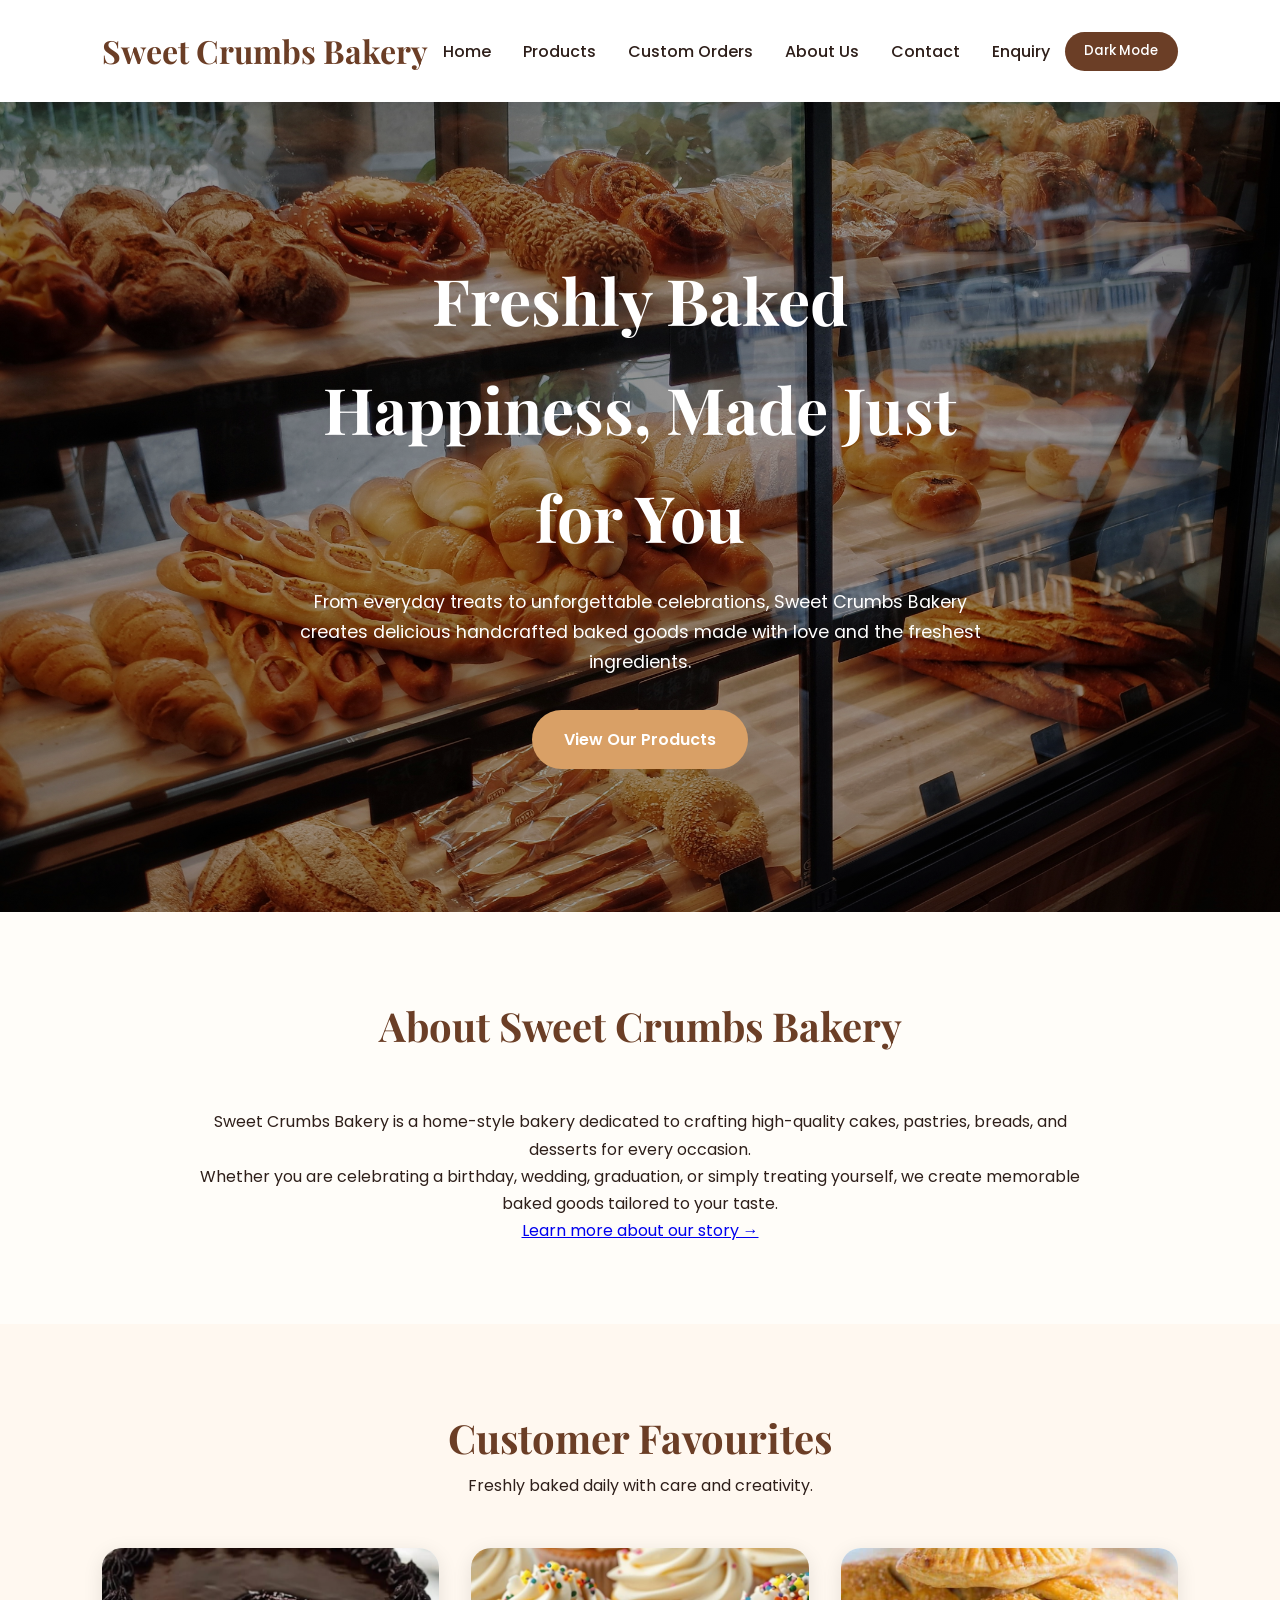
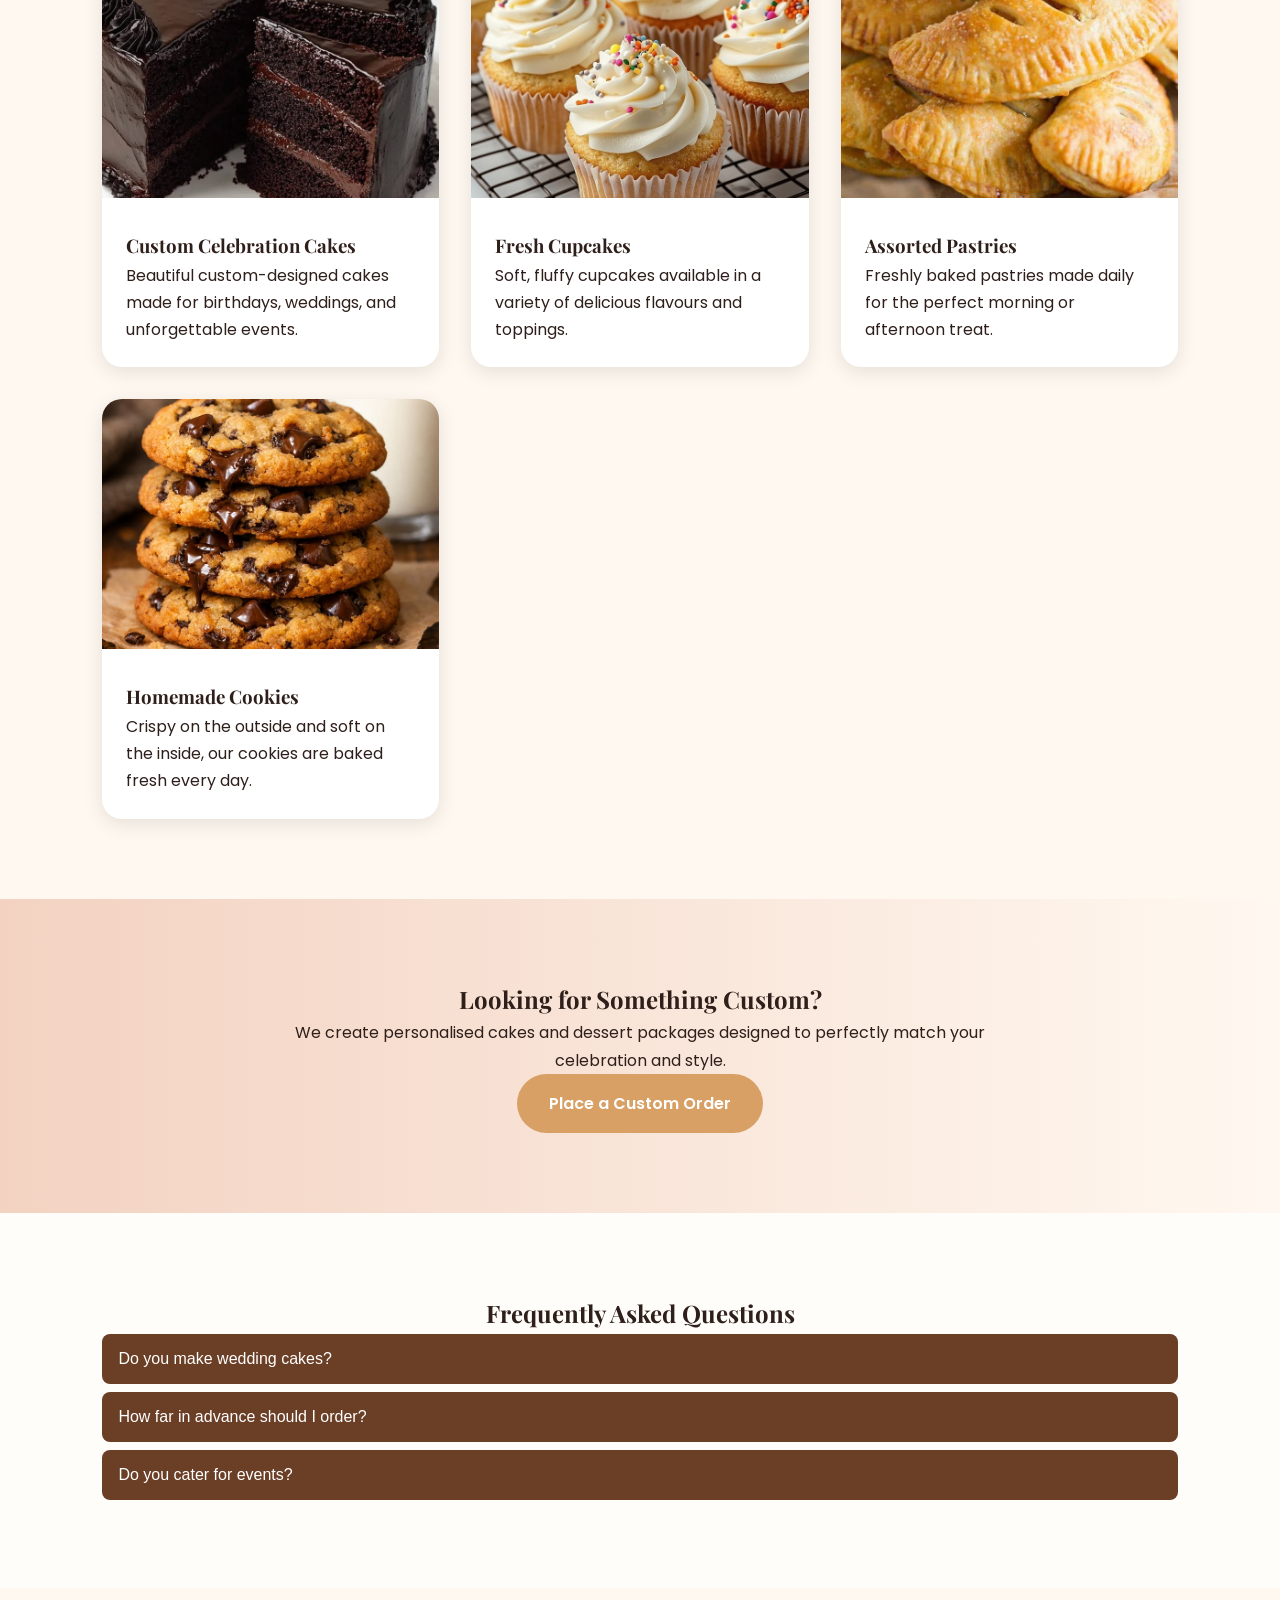
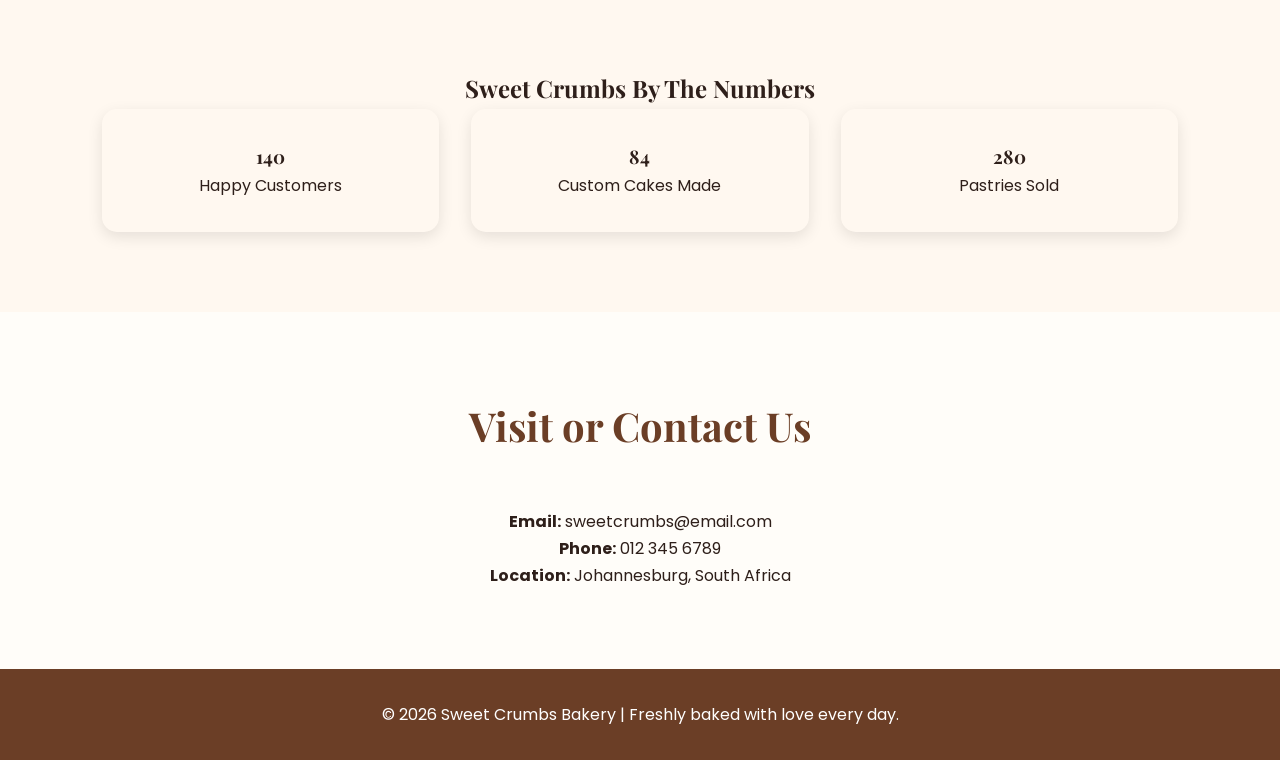
==== commit 00e3eba3: "ty" ====
--- a/index.html
+++ b/index.html
@@ -53,6 +53,8 @@
 <a href="about.html">About Us</a>
 
 <a href="contact.html">Contact</a>
+
+<a href="enquiry.html">Enquiry</a>
 
 </div>
 
--- a/css/style.css
+++ b/css/style.css
@@ -519,19 +519,29 @@
 }
 
 /* =========================
-   PRODUCTS PAGE HERO
-========================= */
-
+   PRODUCTS HERO BACKGROUND
+========================= */
 .products-hero{
-    background:
-    linear-gradient(rgba(0,0,0,0.55),
-    rgba(0,0,0,0.55)),
-    url('../images/products-bg.jpg');
-
-    background-size:cover;
-    background-position:center;
-}
-
+
+background:
+
+linear-gradient(
+
+rgba(0,0,0,0.45),
+
+rgba(0,0,0,0.45)
+
+),
+
+url('../images/products-bg.jpg');
+
+background-size:cover;
+
+background-position:center;
+
+background-repeat:no-repeat;
+
+}
 /* =========================
    MENU INTRO
 ========================= */
@@ -544,21 +554,27 @@
 /* =========================
    PRODUCT CATEGORY
 ========================= */
-
-.product-category{
-    background:#fff8f0;
-}
-
 .bakery-background{
-    background:
-    linear-gradient(rgba(255,248,240,0.92),
-    rgba(255,248,240,0.92)),
-    url('../images/bread-bg.jpg');
-
-    background-size:cover;
-    background-position:center;
-}
-
+
+background:
+
+linear-gradient(
+
+rgba(255,248,240,0.75),
+
+rgba(255,248,240,0.75)
+
+),
+
+url('../images/bread-bg.jpg');
+
+background-size:cover;
+
+background-position:center;
+
+background-repeat:no-repeat;
+
+}
 /* =========================
    PRODUCT PRICE
 ========================= */
@@ -610,13 +626,17 @@
    CUSTOM ORDERS PAGE
 ========================= */
 
-/* Page hero */
 .page-hero{
     padding:4rem 8%;
     text-align:center;
-    background:linear-gradient(
-        rgba(255,248,240,0.9),
-        rgba(243,210,193,0.6)
+}
+
+/* Only Custom Orders page uses this */
+body.custom-page .page-hero{
+    background:
+    linear-gradient(
+    rgba(255,248,240,0.9),
+    rgba(243,210,193,0.6)
     );
 }
 
@@ -871,67 +891,6 @@
     .hours-section{
         padding:3rem 5%;
     }
-}
-/* =========================
-   DARK MODE SYSTEM (FIXED FOR ALL PAGES)
-========================= */
-
-body.dark-mode{
-    --bg:#1e1a18;
-    --text:#f5f5f5;
-    --card:#2a2422;
-    --accentText:#f3d2c1;
-}
-
-/* APPLY BASE THEME */
-body{
-    background:var(--bg, #fff8f0);
-    color:var(--text, #2e1f1a);
-    transition:0.3s ease;
-}
-
-/* NAVBAR */
-body.dark-mode .navbar{
-    background:#2a2422;
-    box-shadow:0 2px 10px rgba(0,0,0,0.5);
-}
-
-/* NAV LINKS */
-body.dark-mode .nav-links a{
-    color:var(--text);
-}
-
-body.dark-mode .nav-links a:hover{
-    color:var(--secondary);
-}
-
-/* LOGO */
-body.dark-mode .logo{
-    color:var(--accentText);
-}
-
-/* CARDS + BOXES (COVERS ALL PAGES PROPERLY) */
-.product-card,
-.contact-box,
-.hours-box,
-.stat,
-.order-form,
-.panel,
-.gallery img{
-    background:var(--card);
-    color:inherit;
-}
-
-/* ❌ REMOVED GLOBAL TEXT OVERRIDE (THIS WAS YOUR BUG) */
-
-/* BUTTONS */
-body.dark-mode .btn{
-    background:#d9a066;
-    color:#1e1a18;
-}
-
-body.dark-mode .btn:hover{
-    background:#f3d2c1;
 }
 
 /* =========================
@@ -1067,103 +1026,575 @@
     background:var(--secondary);
     transform:translateY(-2px);
 }
-/* =========================
-   DARK MODE (FINAL FIXED SYSTEM)
-========================= */
-
-:root {
-    --dm-bg: #1b1412;
-    --dm-text: #f5f0ea;
-
-    --dm-1: rgba(35, 22, 20, 0.55);
-    --dm-2: rgba(45, 28, 25, 0.55);
-    --dm-3: rgba(28, 18, 16, 0.55);
-
-    --dm-card: rgba(55, 38, 34, 0.85);
-}
-
-/* BASE */
-body.dark-mode {
-    background: var(--dm-bg);
-    color: var(--dm-text);
-    transition: 0.3s ease;
-}
-
-/* TEXT */
-body.dark-mode p,
-body.dark-mode li,
-body.dark-mode h1,
-body.dark-mode h2,
-body.dark-mode h3,
-body.dark-mode span {
-    color: var(--dm-text);
-}
+/* ==================================
+   SWEET CRUMBS FINAL DARK MODE
+================================== */
+
+:root{
+
+--dm-background:#241715;
+
+--dm-section1:#34211d;
+
+--dm-section2:#412923;
+
+--dm-section3:#2d1d19;
+
+--dm-card:#4a302a;
+
+--dm-navbar:#2a1b18;
+
+--dm-text:#fff7f0;
+
+--dm-accent:#e7b07d;
+
+}
+
+
+/* BODY */
+
+body.dark-mode{
+
+background:var(--dm-background);
+
+color:var(--dm-text);
+
+}
+
 
 /* NAVBAR */
-body.dark-mode .navbar {
-    background: rgba(30, 18, 16, 0.9);
-    backdrop-filter: blur(10px);
-}
-
-/* =========================
-   SECTION VARIATIONS (FIXES FLAT LOOK)
-========================= */
-
-body.dark-mode .about-section,
-body.dark-mode .info-section {
-    background: var(--dm-1) !important;
-}
+
+body.dark-mode .navbar{
+
+background:rgba(42,27,24,0.95);
+
+backdrop-filter:blur(8px);
+
+}
+
+
+/* LOGO */
+
+body.dark-mode .logo{
+
+color:#ffd6b5;
+
+}
+
+
+/* LINKS */
+
+body.dark-mode .nav-links a{
+
+color:var(--dm-text);
+
+}
+
+body.dark-mode .nav-links a:hover{
+
+color:var(--dm-accent);
+
+}
+
+
+/* ==================================
+   DIFFERENT SECTION SHADES
+================================== */
+
+body.dark-mode .about-preview,
+body.dark-mode .menu-intro,
+body.dark-mode .info-section,
+body.dark-mode .contact-section,
+body.dark-mode .faq-section{
+
+background:var(--dm-section1);
+
+}
+
 
 body.dark-mode .mission-section,
+body.dark-mode .product-category,
+body.dark-mode .form-section,
 body.dark-mode .stats-section,
-body.dark-mode .form-section {
-    background: var(--dm-2) !important;
-}
+body.dark-mode .hours-section{
+
+background:var(--dm-section2);
+
+}
+
 
 body.dark-mode .experience-section,
 body.dark-mode .ideas-section,
 body.dark-mode .gallery-section,
-body.dark-mode .custom-order-section {
-    background: var(--dm-3) !important;
-}
-
-/* HERO OVERLAY FIX (IMAGES NOW VISIBLE) */
-body.dark-mode .hero::before,
-body.dark-mode .about-hero::before,
-body.dark-mode .products-hero::before,
-body.dark-mode .page-hero::before {
-    content: "";
-    position: absolute;
-    inset: 0;
-    background: rgba(10, 6, 5, 0.35);
-}
-
-/* CARDS */
+body.dark-mode .custom-order-section{
+
+background:var(--dm-section3);
+
+}
+
+
+/* ==================================
+   CARDS + BOXES
+================================== */
+
 body.dark-mode .product-card,
+
 body.dark-mode .goal-card,
+
+body.dark-mode .contact-box,
+
+body.dark-mode .hours-box,
+
 body.dark-mode .stat,
-body.dark-mode .contact-box,
-body.dark-mode .hours-box,
+
 body.dark-mode .order-form,
+
 body.dark-mode .panel,
+
 body.dark-mode .experience-content,
-body.dark-mode .page-hero-content {
-    background: var(--dm-card);
-    color: var(--dm-text);
-    backdrop-filter: blur(6px);
-}
-
-/* IMAGES FIX (THIS WAS BREAKING VISIBILITY) */
-body.dark-mode img {
-    filter: brightness(0.9) contrast(1.05);
-}
-
-/* BUTTONS */
-body.dark-mode .btn {
-    background: #c07a4a;
-    color: #1a120f;
-}
-
-body.dark-mode .btn:hover {
-    background: #e0a070;
+
+body.dark-mode .page-hero-content{
+    background:rgba(255,255,255,0.18);
+
+    backdrop-filter:blur(5px);
+
+    border:1px solid rgba(255,255,255,0.25);
+}
+.products-hero .page-hero-content{
+
+    background:rgba(255,255,255,0.15);
+
+    backdrop-filter:blur(4px);
+
+}
+
+
+/* ==================================
+   FORMS
+================================== */
+
+body.dark-mode input,
+
+body.dark-mode textarea,
+
+body.dark-mode select{
+
+background:#2b1d1a;
+
+color:var(--dm-text);
+
+border:1px solid #6b4a42;
+
+}
+
+
+body.dark-mode input::placeholder,
+
+body.dark-mode textarea::placeholder{
+
+color:#d7c3b9;
+
+}
+
+
+/* ==================================
+   HERO IMAGE OVERLAYS
+================================== */
+
+body.dark-mode .hero{
+
+background:
+
+linear-gradient(
+
+rgba(0,0,0,0.72),
+
+rgba(20,10,8,0.72)
+
+),
+
+url('../images/bakery-bg.jpg');
+
+background-size:cover;
+
+background-position:center;
+
+}
+
+
+body.dark-mode .about-hero{
+
+background-image:
+
+linear-gradient(
+
+rgba(0,0,0,0.72),
+
+rgba(20,10,8,0.72)
+
+),
+
+url('../images/about-bg.jpg');
+
+}
+
+
+body.dark-mode .products-hero{
+
+background:
+
+linear-gradient(
+
+rgba(0,0,0,0.72),
+
+rgba(20,10,8,0.72)
+
+),
+
+url('../images/products-bg.jpg');
+
+background-size:cover;
+
+background-position:center;
+
+}
+
+
+/* ==================================
+   TEXT
+================================== */
+
+body.dark-mode h1,
+
+body.dark-mode h2,
+
+body.dark-mode h3,
+
+body.dark-mode p,
+
+body.dark-mode li,
+
+body.dark-mode span{
+
+color:var(--dm-text);
+
+}
+
+
+/* ==================================
+   BUTTONS
+================================== */
+
+body.dark-mode .btn{
+
+background:#c8824f;
+
+color:#fff;
+
+}
+
+
+body.dark-mode .btn:hover{
+
+background:#e7b07d;
+
+}
+
+
+/* ==================================
+   SMOOTH TRANSITIONS
+================================== */
+
+body,
+
+section,
+
+.navbar,
+
+.product-card,
+
+.goal-card,
+
+.contact-box,
+
+.hours-box,
+
+.order-form,
+
+.btn{
+
+transition:
+
+background 0.4s ease,
+
+color 0.4s ease,
+
+transform 0.3s ease;
+
+}
+/* ==========================
+   ABOUT PAGE FIX
+========================== */
+
+body.dark-mode .about-section{
+    background:var(--dm-section1);
+}
+
+body.dark-mode .about-container{
+    background:transparent;
+}
+
+body.dark-mode .about-text-content{
+    background:rgba(45,30,26,0.65);
+    padding:2rem;
+    border-radius:20px;
+}
+
+body.dark-mode .about-text-content h2,
+body.dark-mode .about-text-content p{
+    color:var(--dm-text);
+}
+
+body.dark-mode .about-image img{
+    filter:brightness(0.8) contrast(1.05);
+}
+/* ==========================
+   CUSTOM ORDERS PAGE FIX
+========================== */
+
+body.dark-mode .process-section{
+
+background:var(--dm-section2);
+
+}
+
+body.dark-mode .process-steps p{
+
+background:rgba(74,48,42,0.9);
+
+color:var(--dm-text);
+
+border:1px solid rgba(255,255,255,0.08);
+
+}
+
+body.dark-mode .process-section h2{
+
+color:#ffd6b5;
+
+}
+
+body.dark-mode .process-steps{
+
+gap:1.2rem;
+
+}
+/* ==========================
+   PRODUCTS PAGE IMAGE FIX
+========================== */
+
+body.dark-mode .products-hero{
+
+background:
+
+linear-gradient(
+
+rgba(10,5,5,0.75),
+
+rgba(30,15,10,0.75)
+
+),
+
+url('../images/products-bg.jpg');
+
+background-size:cover;
+
+background-position:center;
+
+background-repeat:no-repeat;
+
+}
+
+body.dark-mode .bakery-background{
+
+background:
+
+linear-gradient(
+
+rgba(25,15,12,0.65),
+
+rgba(35,20,18,0.65)
+
+),
+
+url('../images/bread-bg.jpg');
+
+background-size:cover;
+
+background-position:center;
+
+background-repeat:no-repeat;
+
+}
+/* =========================
+   MUFFINS SECTION
+========================= */
+
+.muffins-background{
+
+background:
+
+linear-gradient(
+rgba(255,248,240,0.85),
+rgba(255,248,240,0.85)
+),
+
+url('../images/muffin-bg.jpg');
+
+background-size:cover;
+
+background-position:center;
+
+}
+
+
+/* =========================
+   FRENCH DELIGHTS SECTION
+========================= */
+
+.french-background{
+
+background:
+
+linear-gradient(
+rgba(255,248,240,0.85),
+rgba(255,248,240,0.85)
+),
+
+url('../images/french-bg.jpg');
+
+background-size:cover;
+
+background-position:center;
+
+}
+/* =========================
+   ENQUIRY PAGE HERO
+========================= */
+
+.enquiry-page .hero{
+    height:60vh;
+    background:
+    linear-gradient(rgba(0,0,0,0.5),
+    rgba(0,0,0,0.5)),
+    url('../images/bakery-bg.jpg');
+
+    background-size:cover;
+    background-position:center;
+
+    display:flex;
+    justify-content:center;
+    align-items:center;
+    text-align:center;
+}
+
+.enquiry-page .hero h2{
+    font-size:3rem;
+}
+
+/* =========================
+   FORM SECTION
+========================= */
+
+.form-section{
+    max-width:800px;
+    margin:auto;
+    background:white;
+    padding:3rem;
+    border-radius:20px;
+    box-shadow:0 5px 20px rgba(0,0,0,0.1);
+}
+
+.form-section h2{
+    text-align:center;
+    color:var(--primary);
+    margin-bottom:2rem;
+}
+
+/* =========================
+   FORM ELEMENTS
+========================= */
+
+form{
+    display:flex;
+    flex-direction:column;
+    gap:1rem;
+}
+
+label{
+    font-weight:600;
+    color:var(--text);
+}
+
+input,
+select,
+textarea{
+    padding:0.9rem;
+    border:2px solid #eee;
+    border-radius:10px;
+    font-family:'Poppins', sans-serif;
+    transition:0.3s;
+}
+
+input:focus,
+select:focus,
+textarea:focus{
+    border-color:var(--secondary);
+    outline:none;
+}
+
+/* =========================
+   SUBMIT BUTTON OVERRIDE
+========================= */
+
+form .btn{
+    margin-top:1rem;
+    border:none;
+    cursor:pointer;
+}
+
+/* =========================
+   RESPONSE MESSAGE
+========================= */
+
+#responseMessage{
+    text-align:center;
+    margin-top:1.5rem;
+    font-weight:600;
+}
+
+/* =========================
+   RESPONSIVE DESIGN
+========================= */
+
+@media (max-width:768px){
+
+    .navbar{
+        flex-direction:column;
+        gap:1rem;
+    }
+
+    .nav-links{
+        flex-wrap:wrap;
+        justify-content:center;
+    }
+
+    .hero h2{
+        font-size:2.5rem;
+    }
+
+    .form-section{
+        padding:2rem;
+        margin:1rem;
+    }
 }
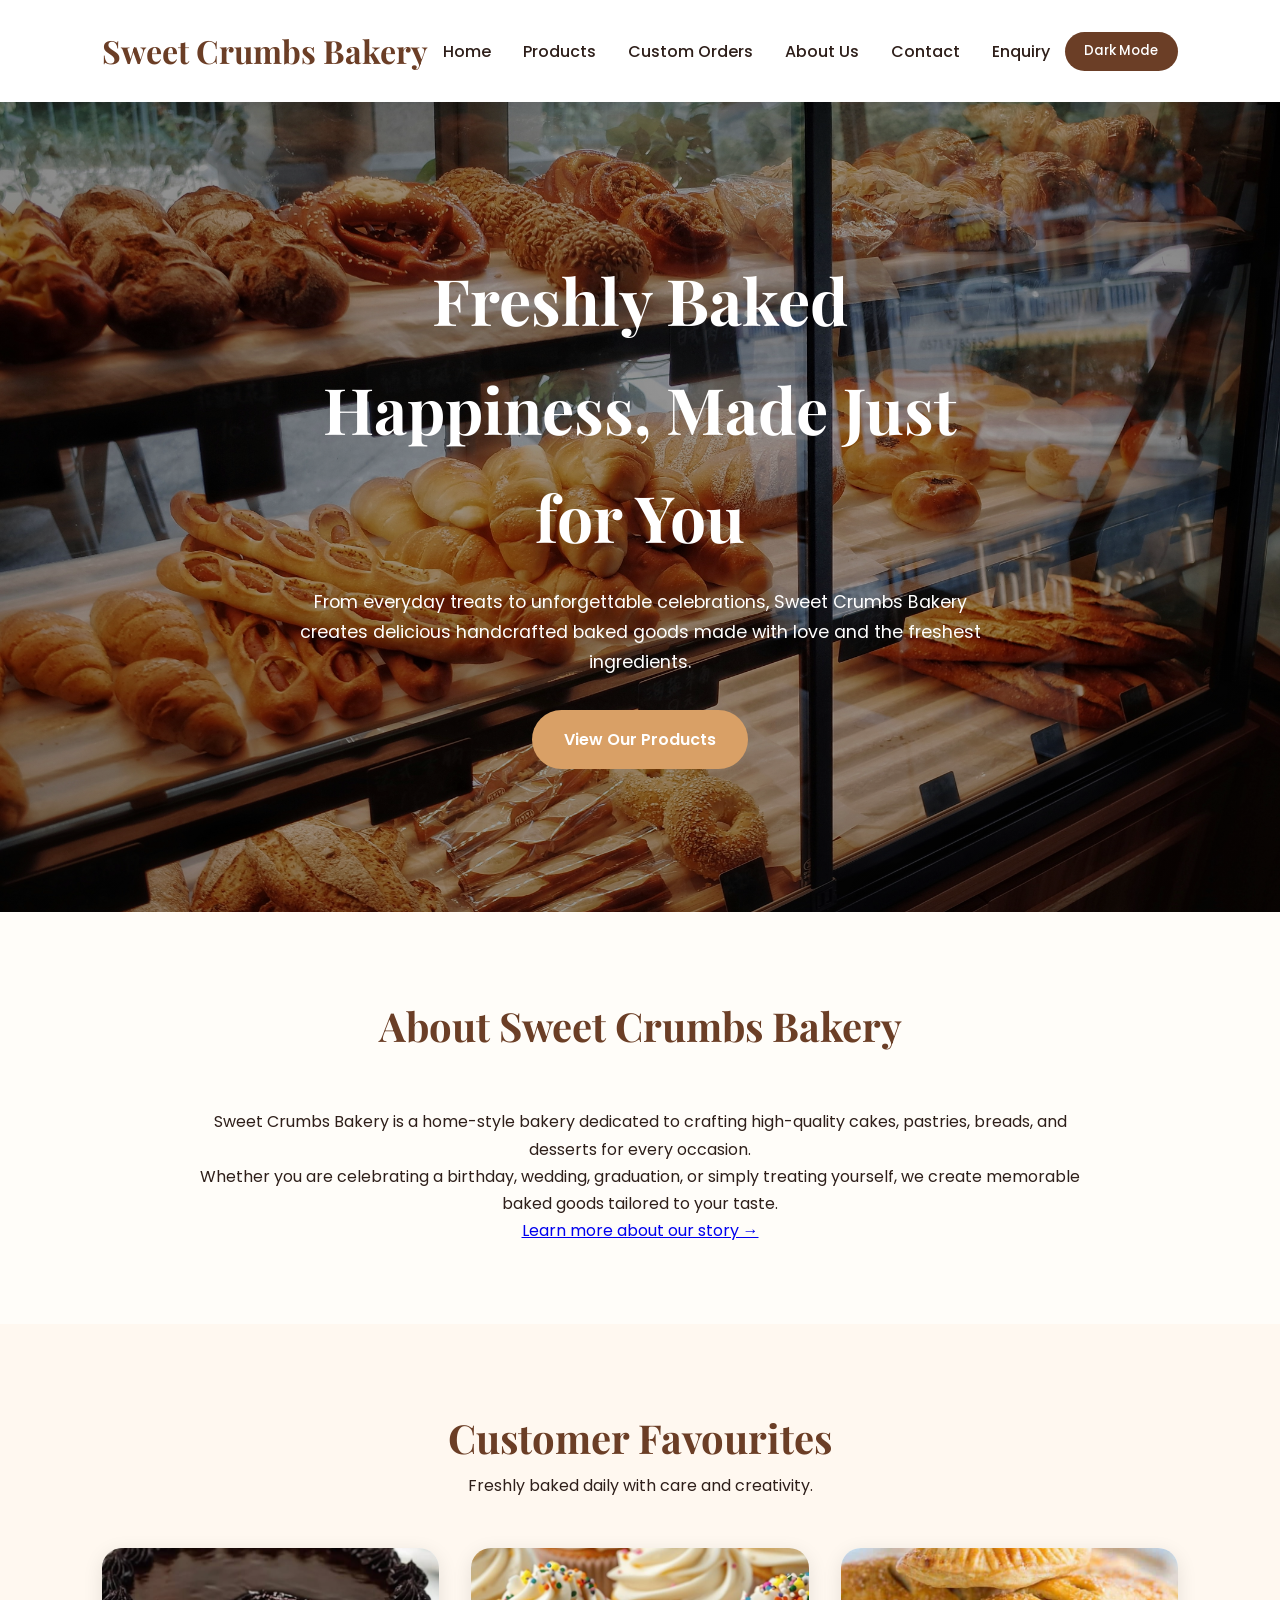
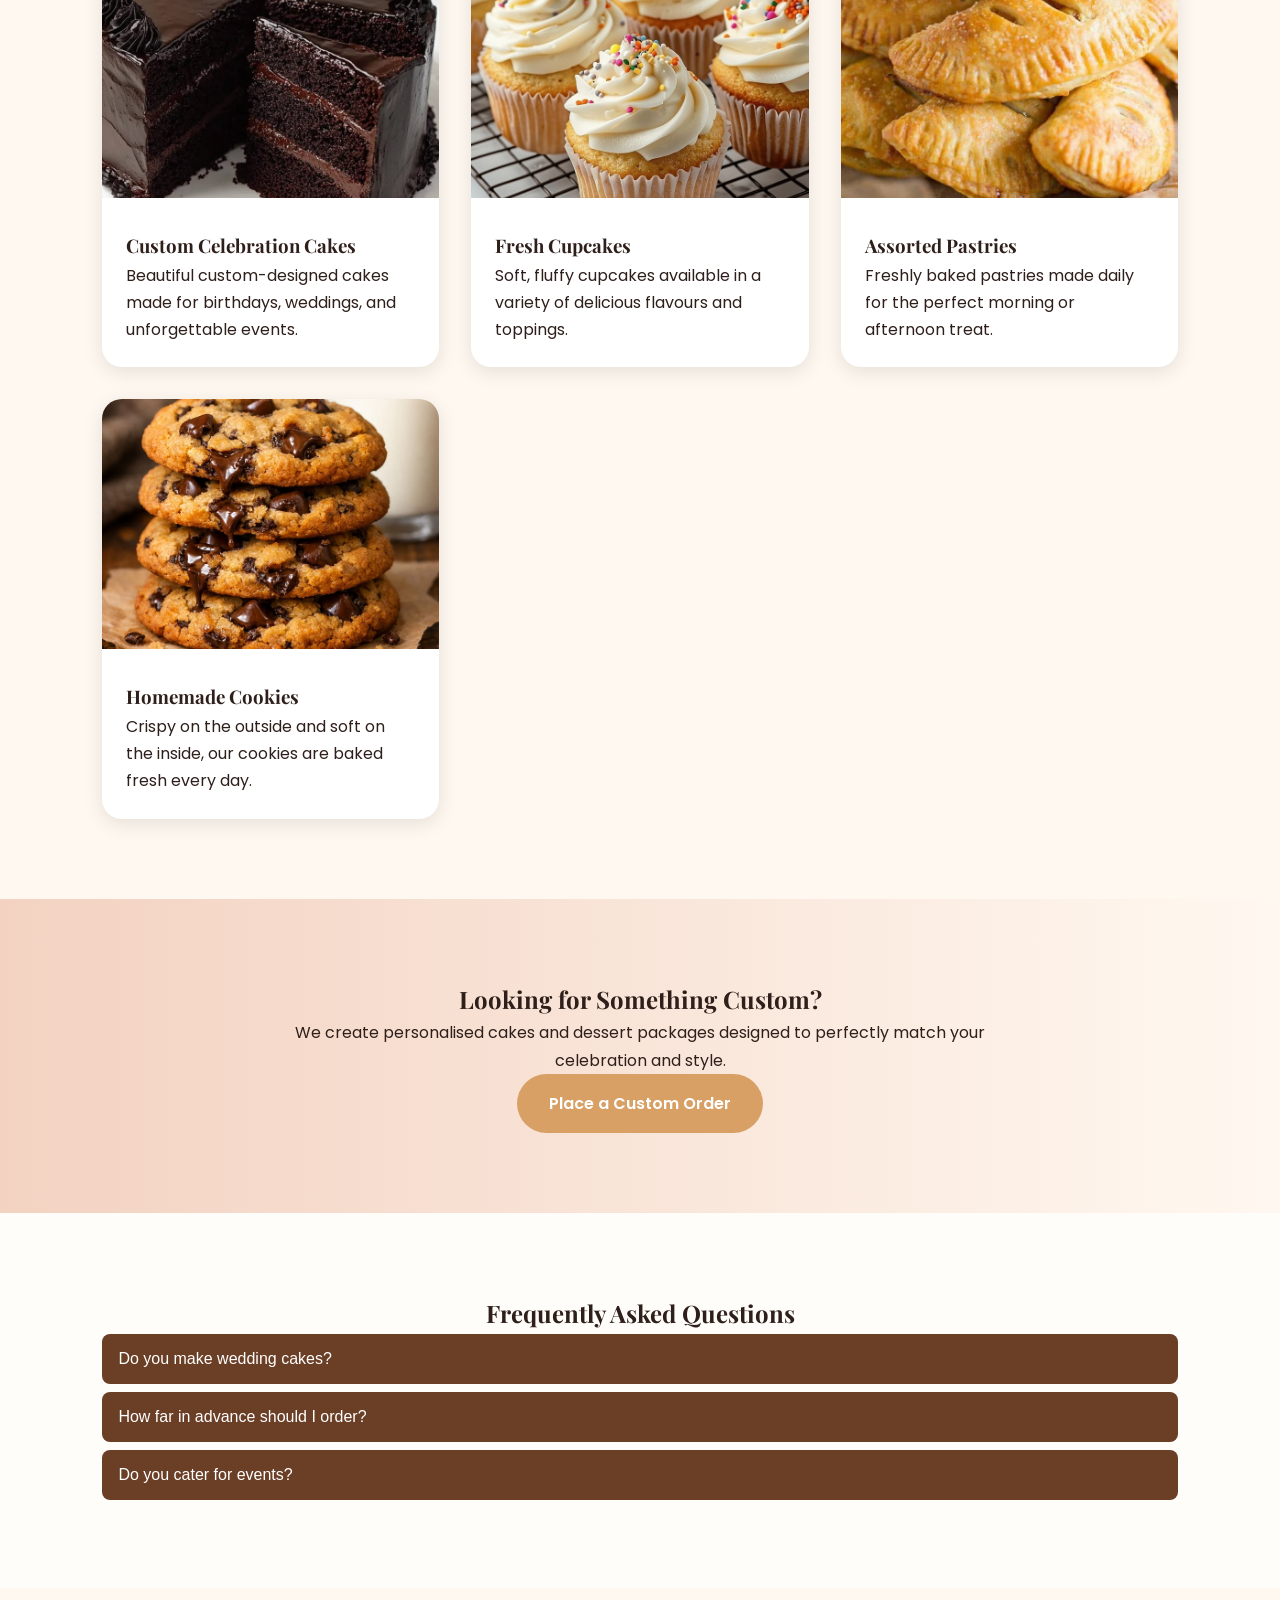
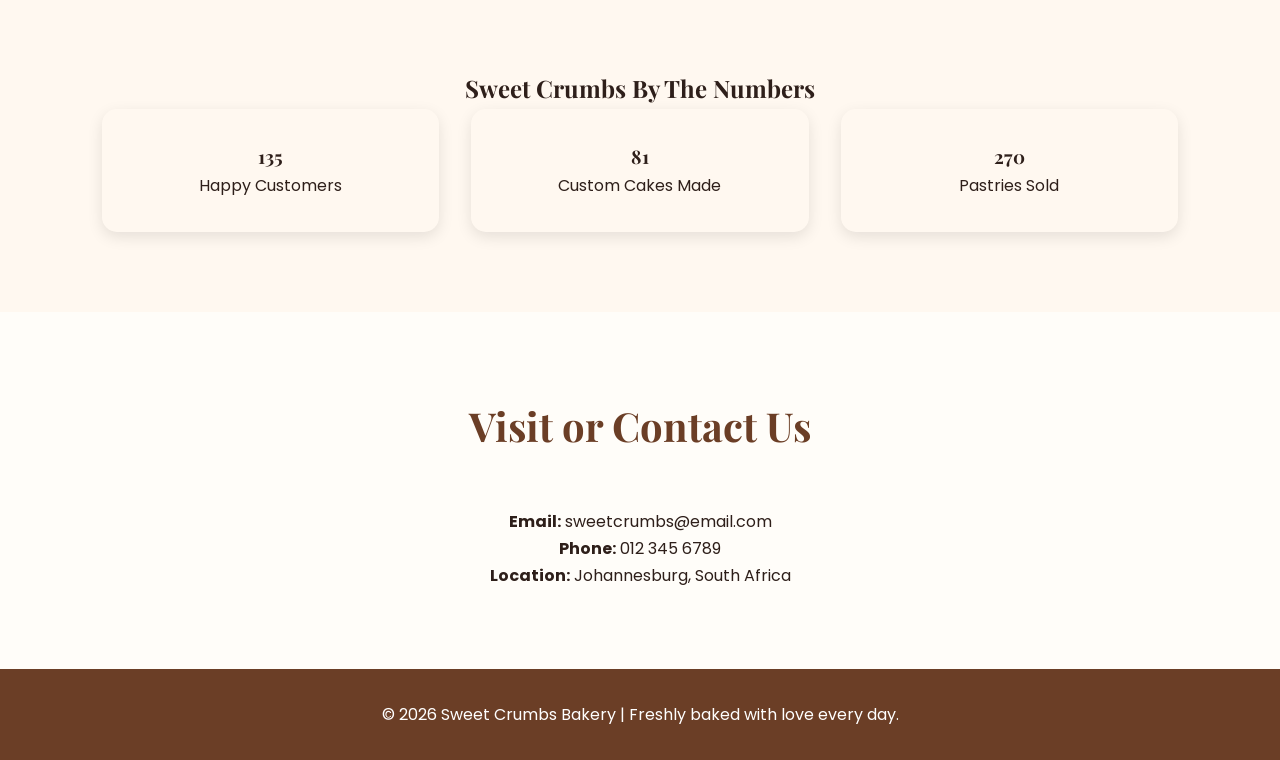
==== commit 8a29380c: "TTTTT" ====
--- a/index.html
+++ b/index.html
@@ -9,14 +9,43 @@
     <meta name="viewport"
           content="width=device-width, initial-scale=1.0">
 
+    <!-- SEO META -->
     <meta name="description"
           content="Sweet Crumbs Bakery in Johannesburg offers custom cakes, cupcakes, pastries and handcrafted desserts for every occasion.">
 
     <meta name="keywords"
-          content="bakery, custom cakes, pastries, cupcakes, cookies, Johannesburg bakery, desserts">
+          content="bakery, custom cakes, pastries, cupcakes, cookies, Johannesburg bakery, desserts, birthday cakes, wedding cakes">
 
     <meta name="author"
           content="Sweet Crumbs Bakery">
+
+    <!-- SEO ROBOTS -->
+    <meta name="robots" content="index, follow">
+
+    <!-- LOCAL SEO -->
+    <meta name="geo.region" content="ZA-GP">
+    <meta name="geo.placename" content="Johannesburg">
+    <meta name="geo.position" content="-26.2041;28.0473">
+    <meta name="ICBM" content="-26.2041, 28.0473">
+
+    <!-- OPEN GRAPH (SOCIAL SHARING) -->
+    <meta property="og:title"
+          content="Sweet Crumbs Bakery | Custom Cakes & Fresh Baked Goods">
+
+    <meta property="og:description"
+          content="Fresh cakes, cupcakes, pastries and desserts made daily in Johannesburg.">
+
+    <meta property="og:type"
+          content="website">
+
+    <meta property="og:image"
+          content="images/cake.jpg">
+
+    <meta property="og:url"
+          content="https://yourwebsite.com">
+
+    <!-- CANONICAL URL -->
+    <link rel="canonical" href="https://yourwebsite.com">
 
     <!-- Website Title -->
     <title>Sweet Crumbs Bakery | Home</title>
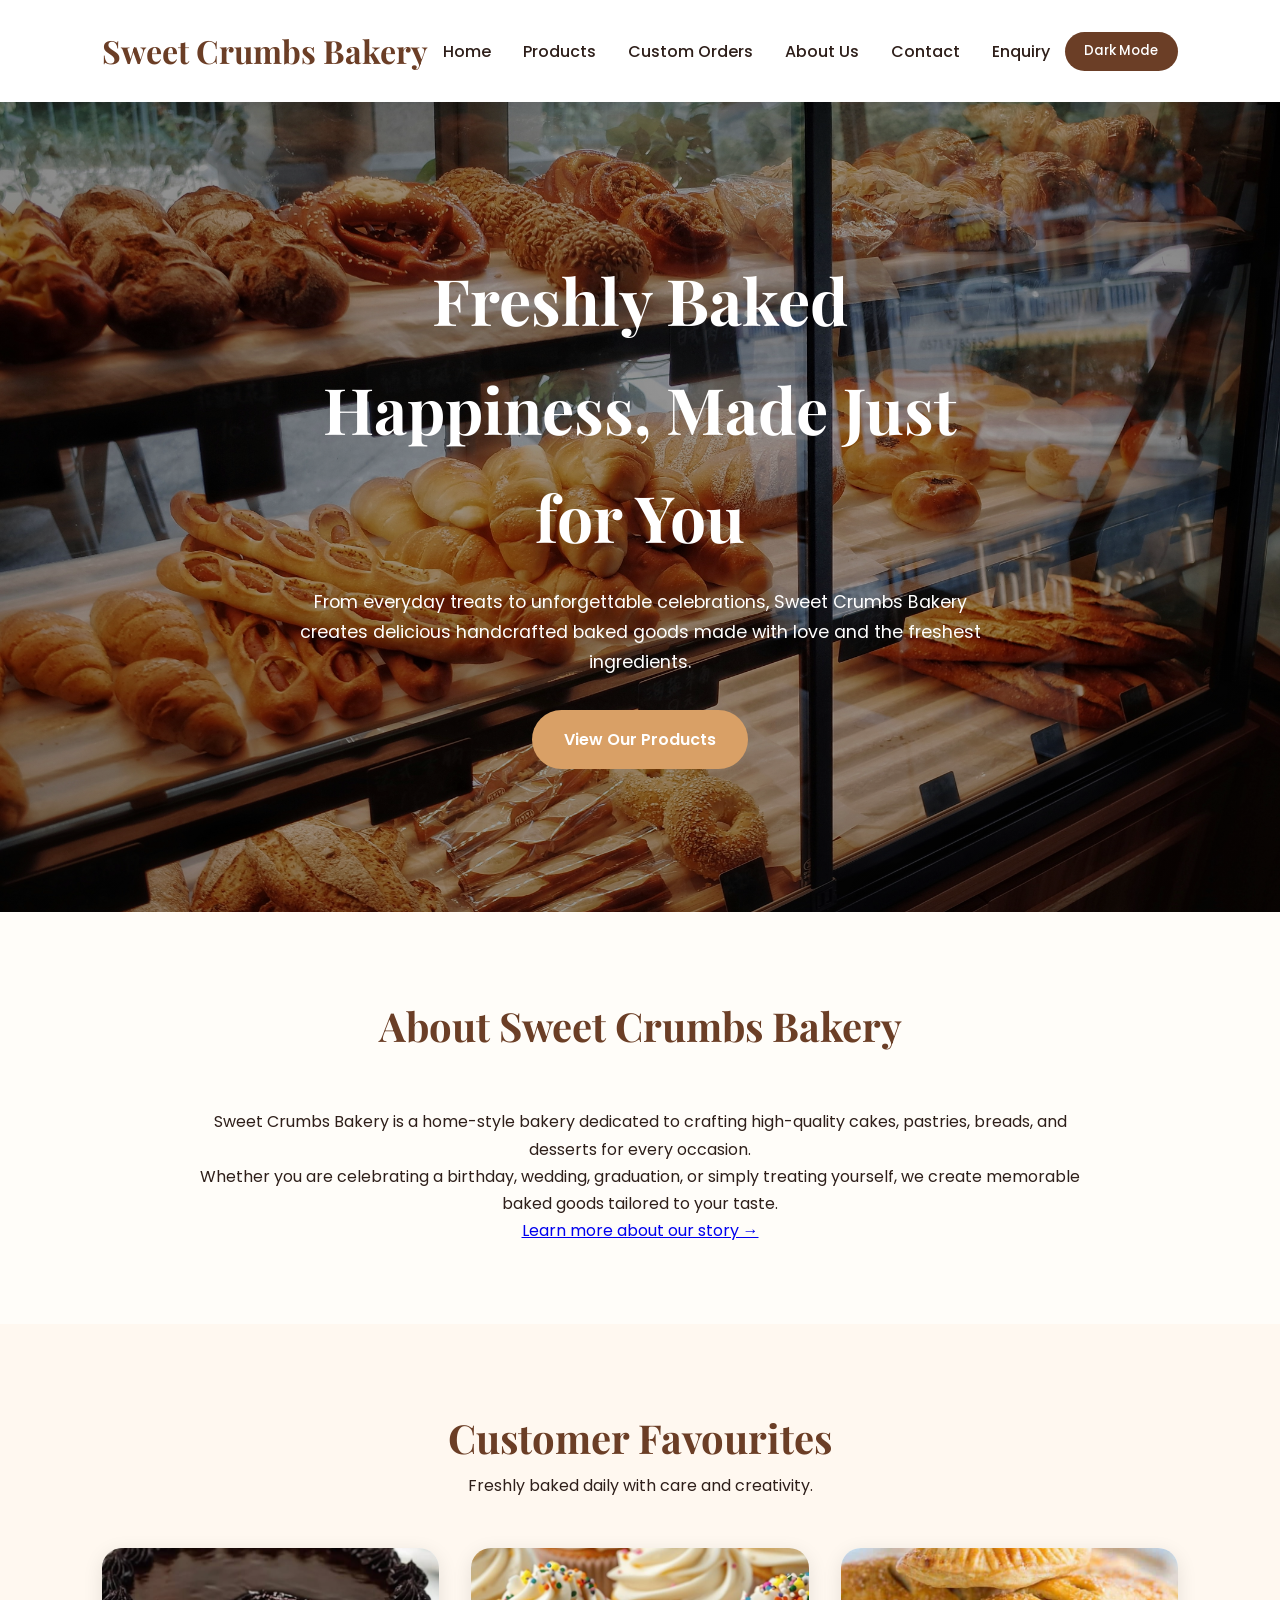
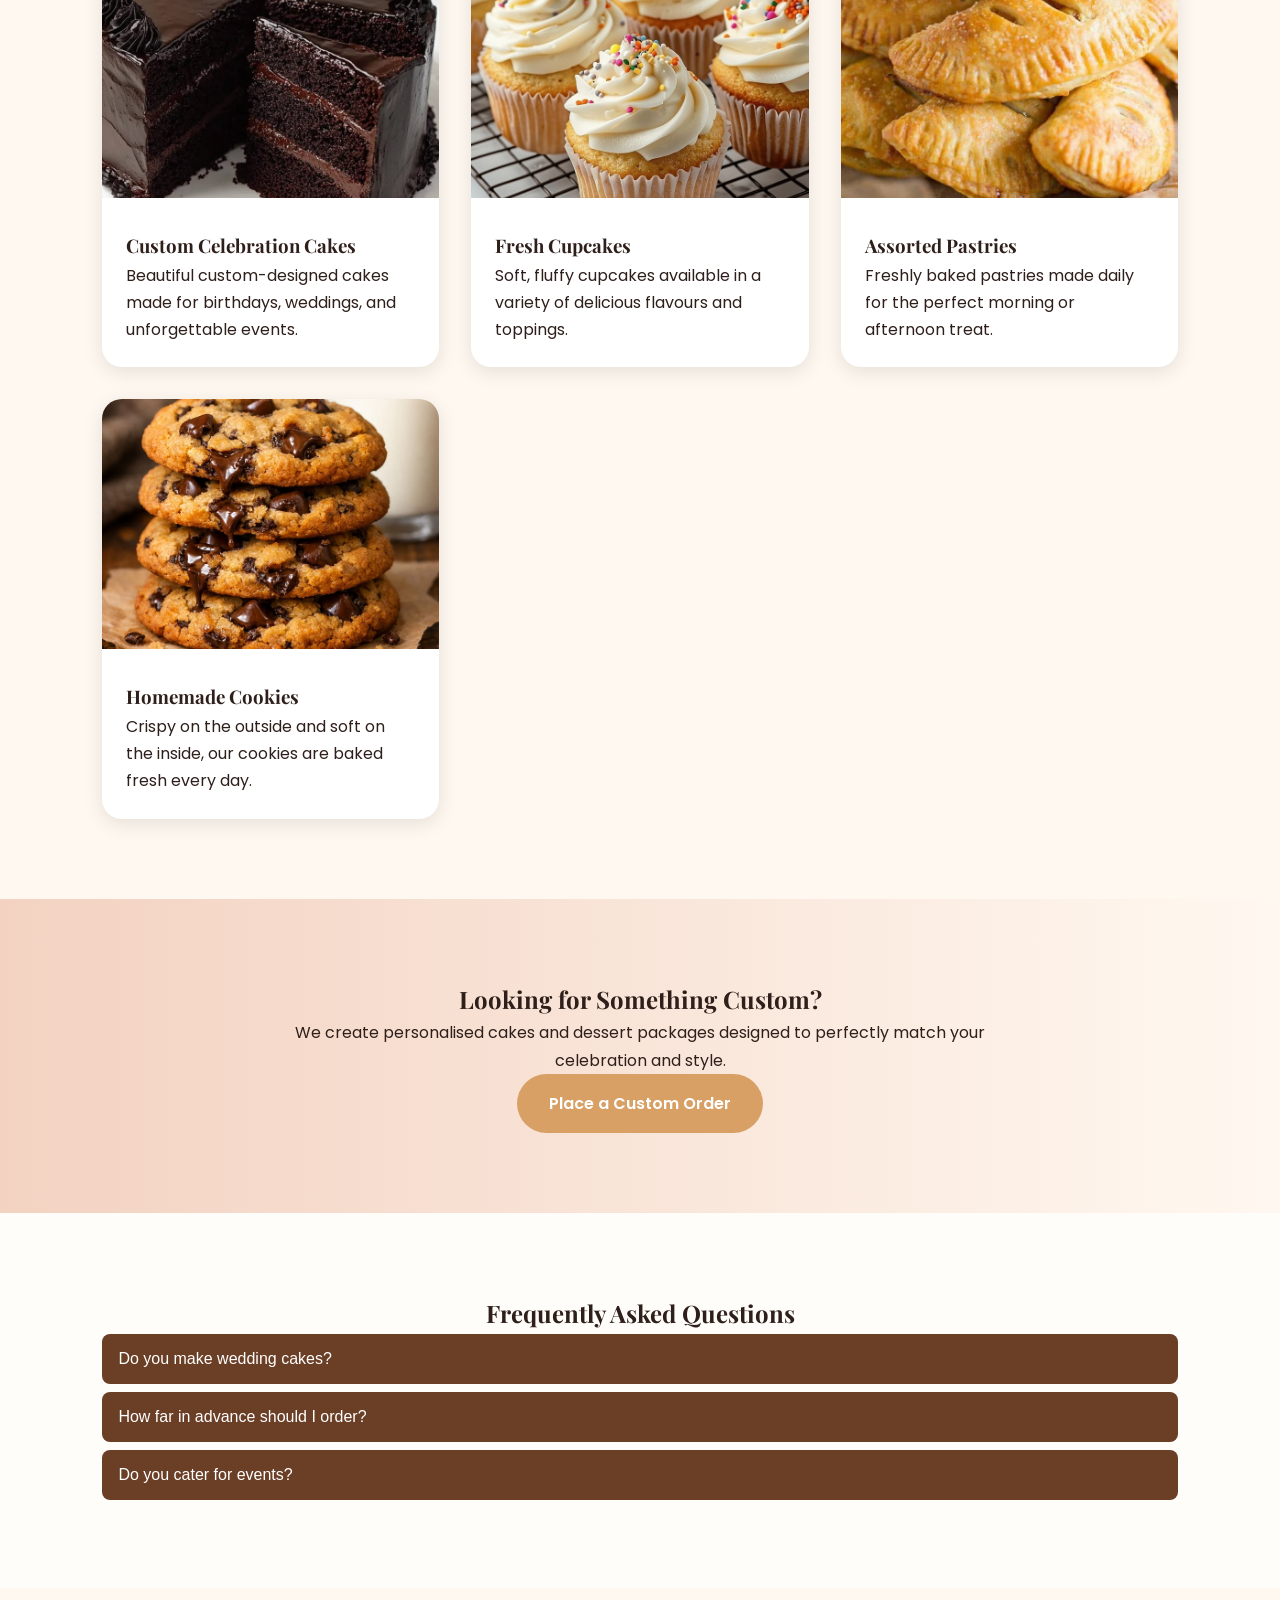
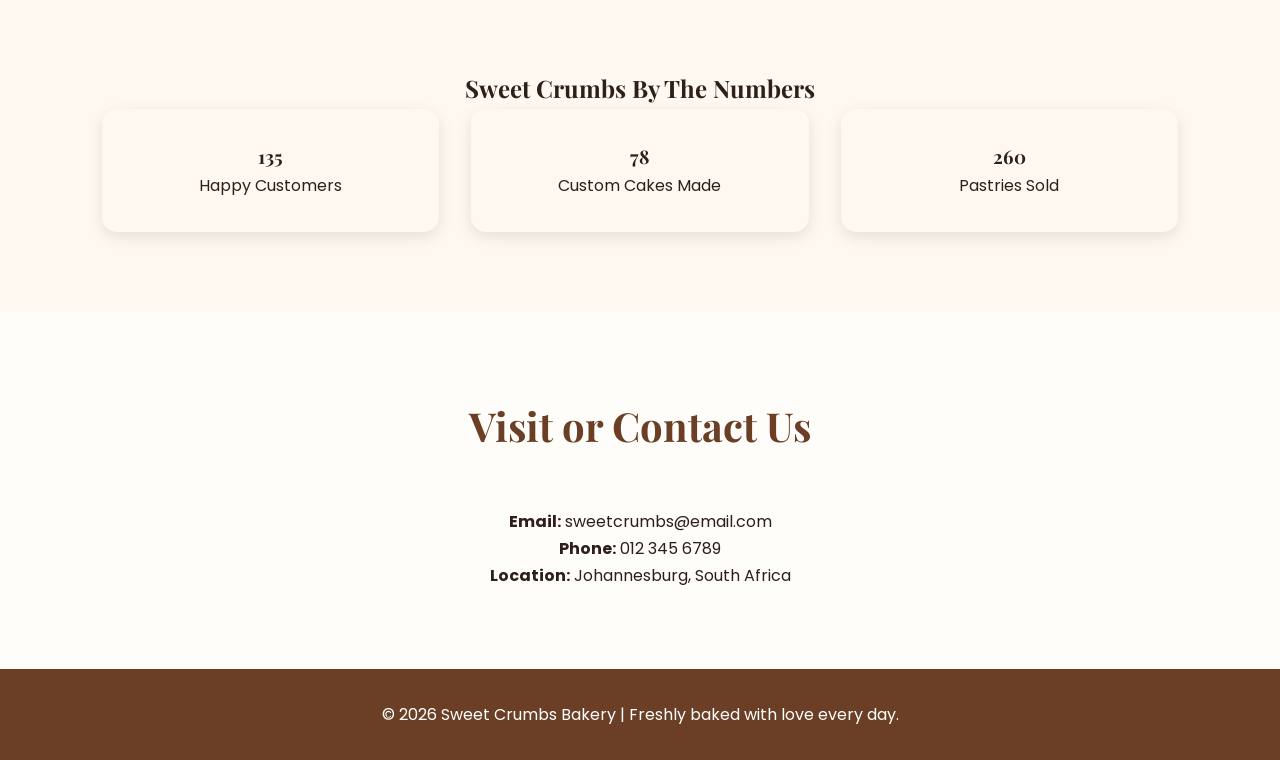
==== commit d55c05eb: "TTT" ====
--- a/index.html
+++ b/index.html
@@ -576,4 +576,5 @@
 
 </body>
 
+
 </html>
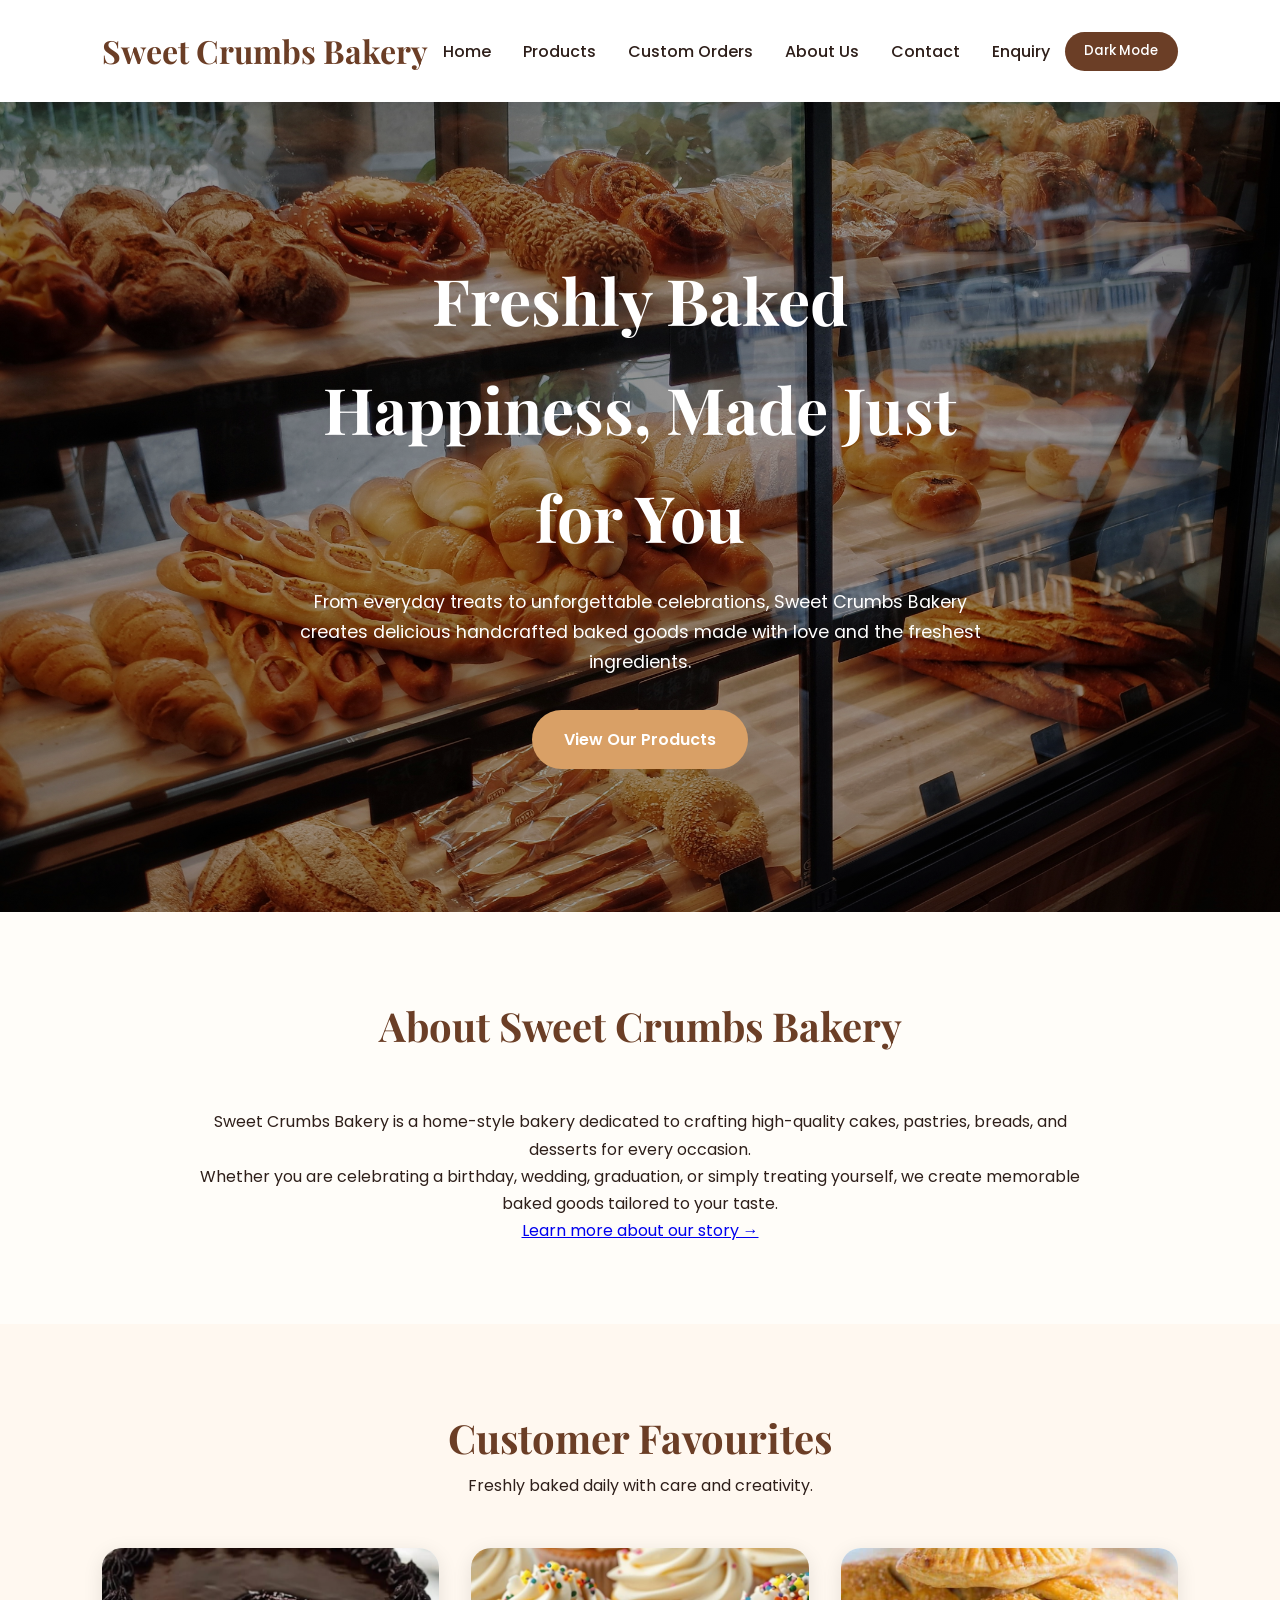
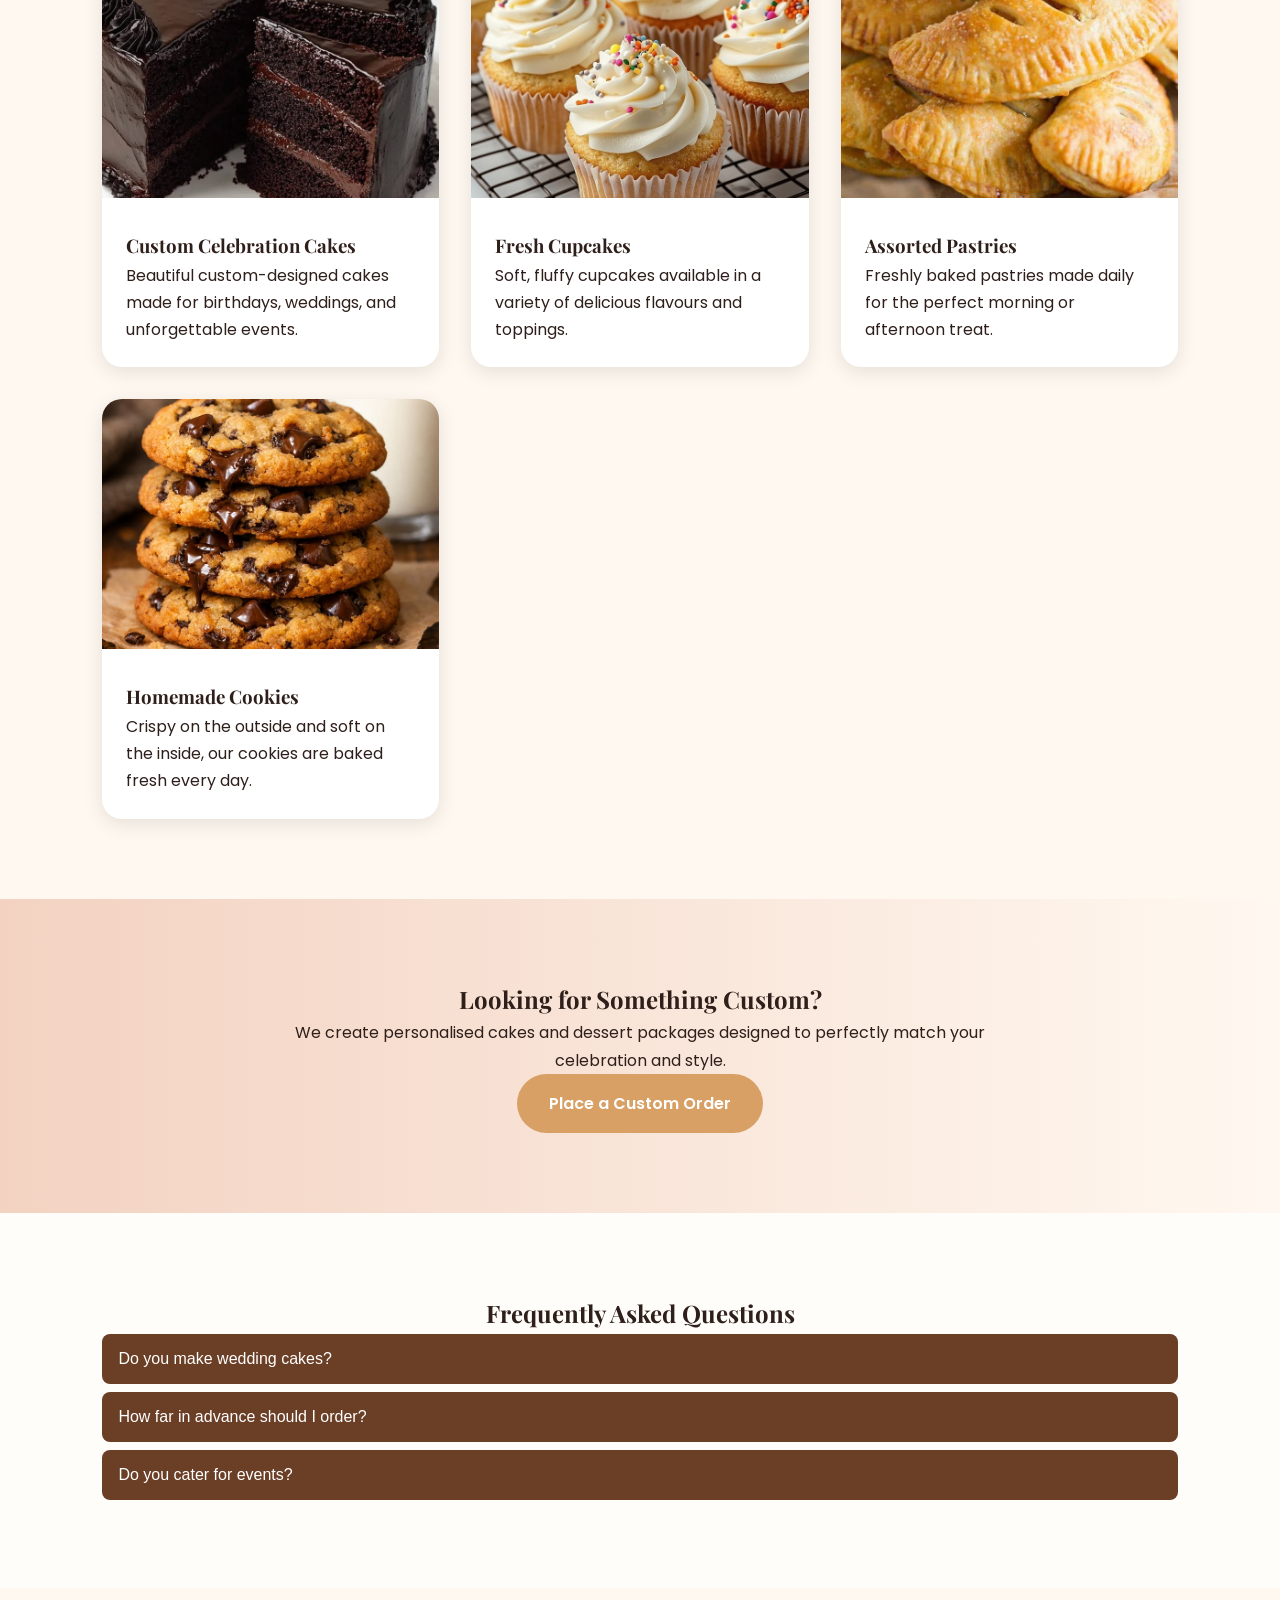
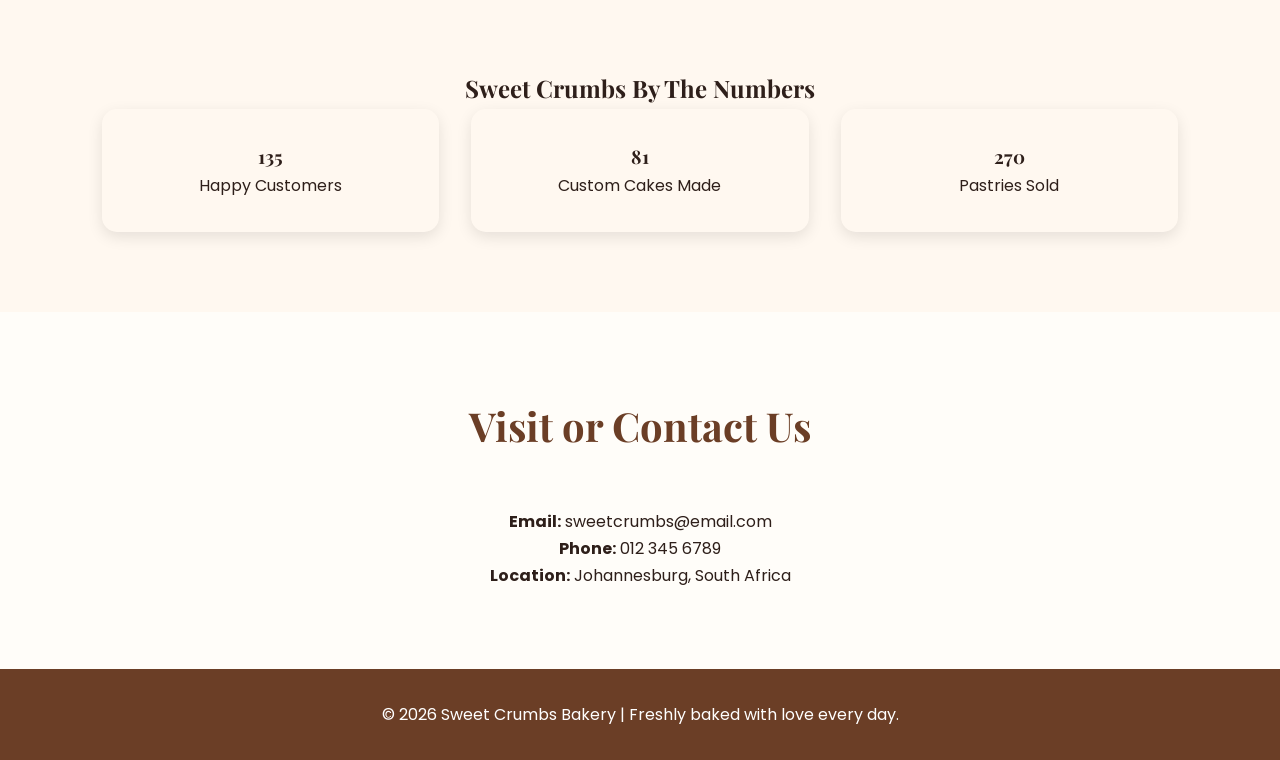
==== commit 5a8ab5bb: "index.html" ====
--- a/index.html
+++ b/index.html
@@ -576,5 +576,4 @@
 
 </body>
 
-
 </html>
